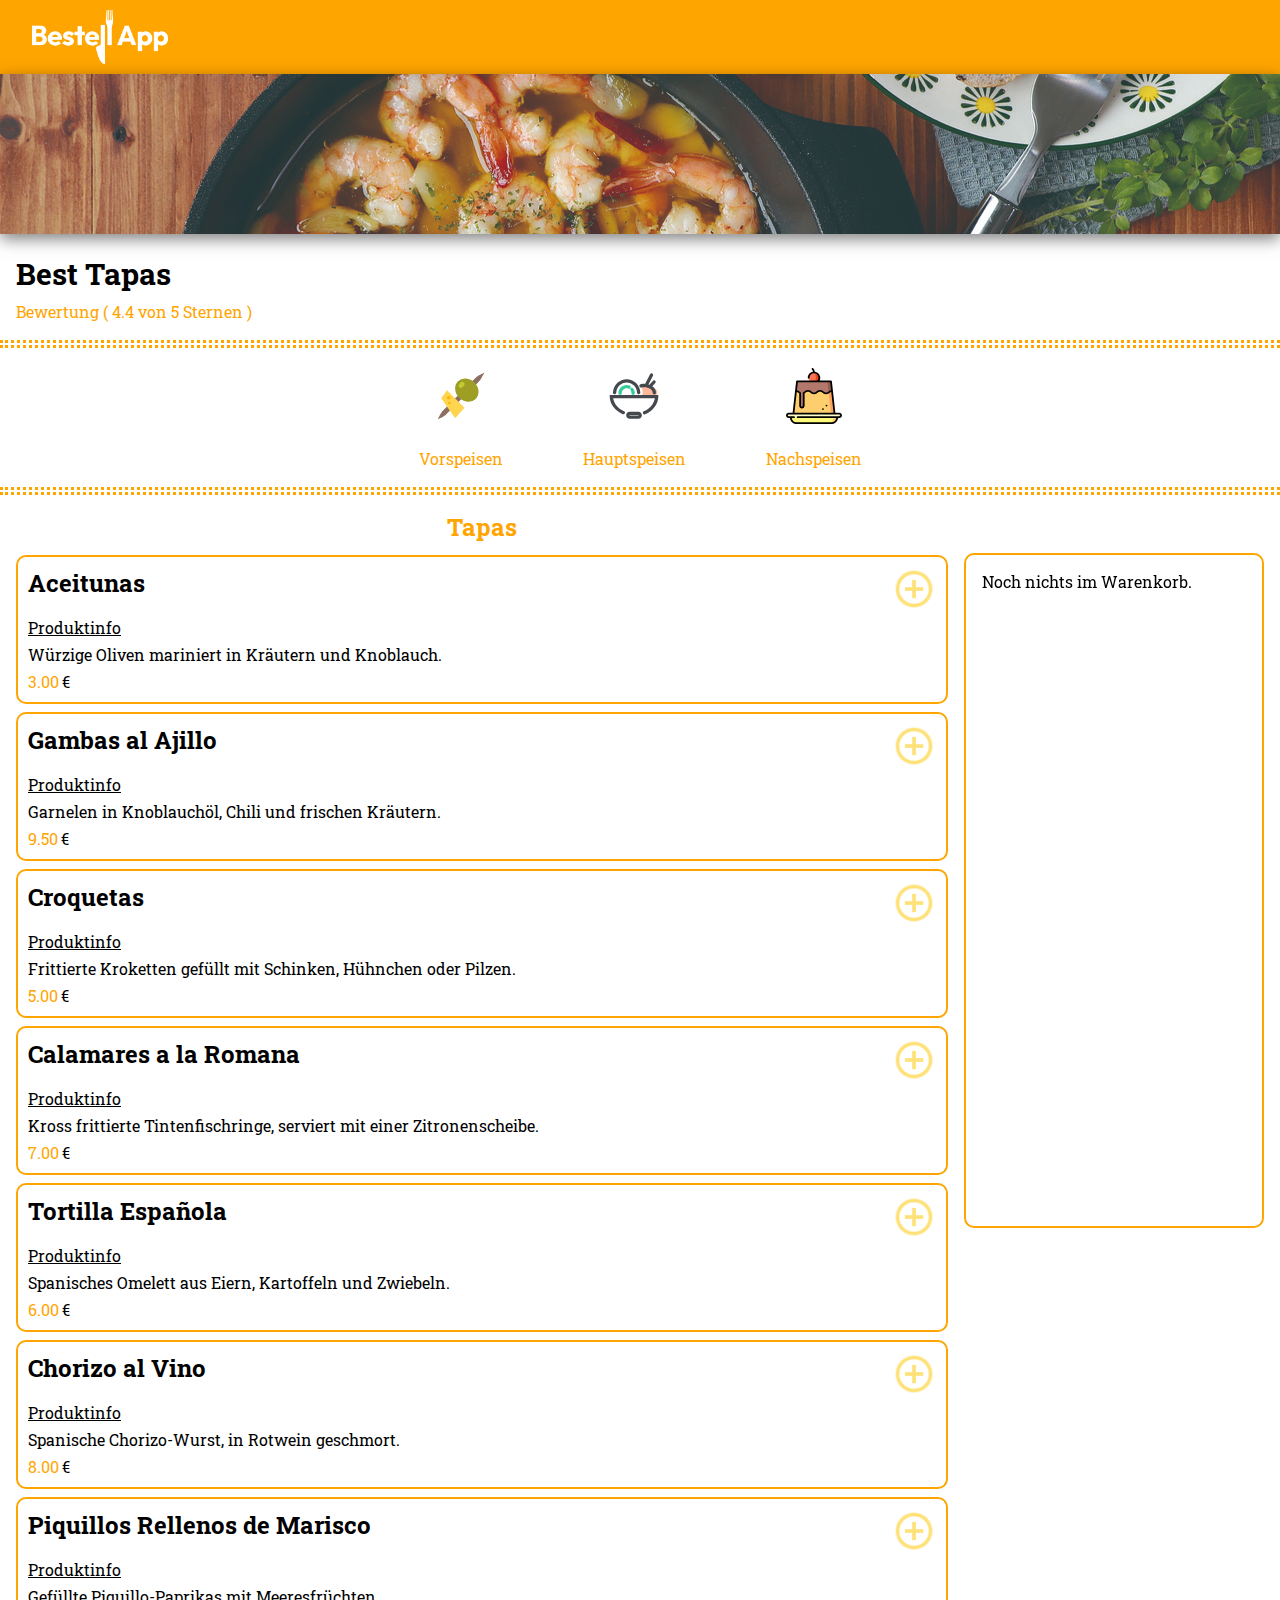
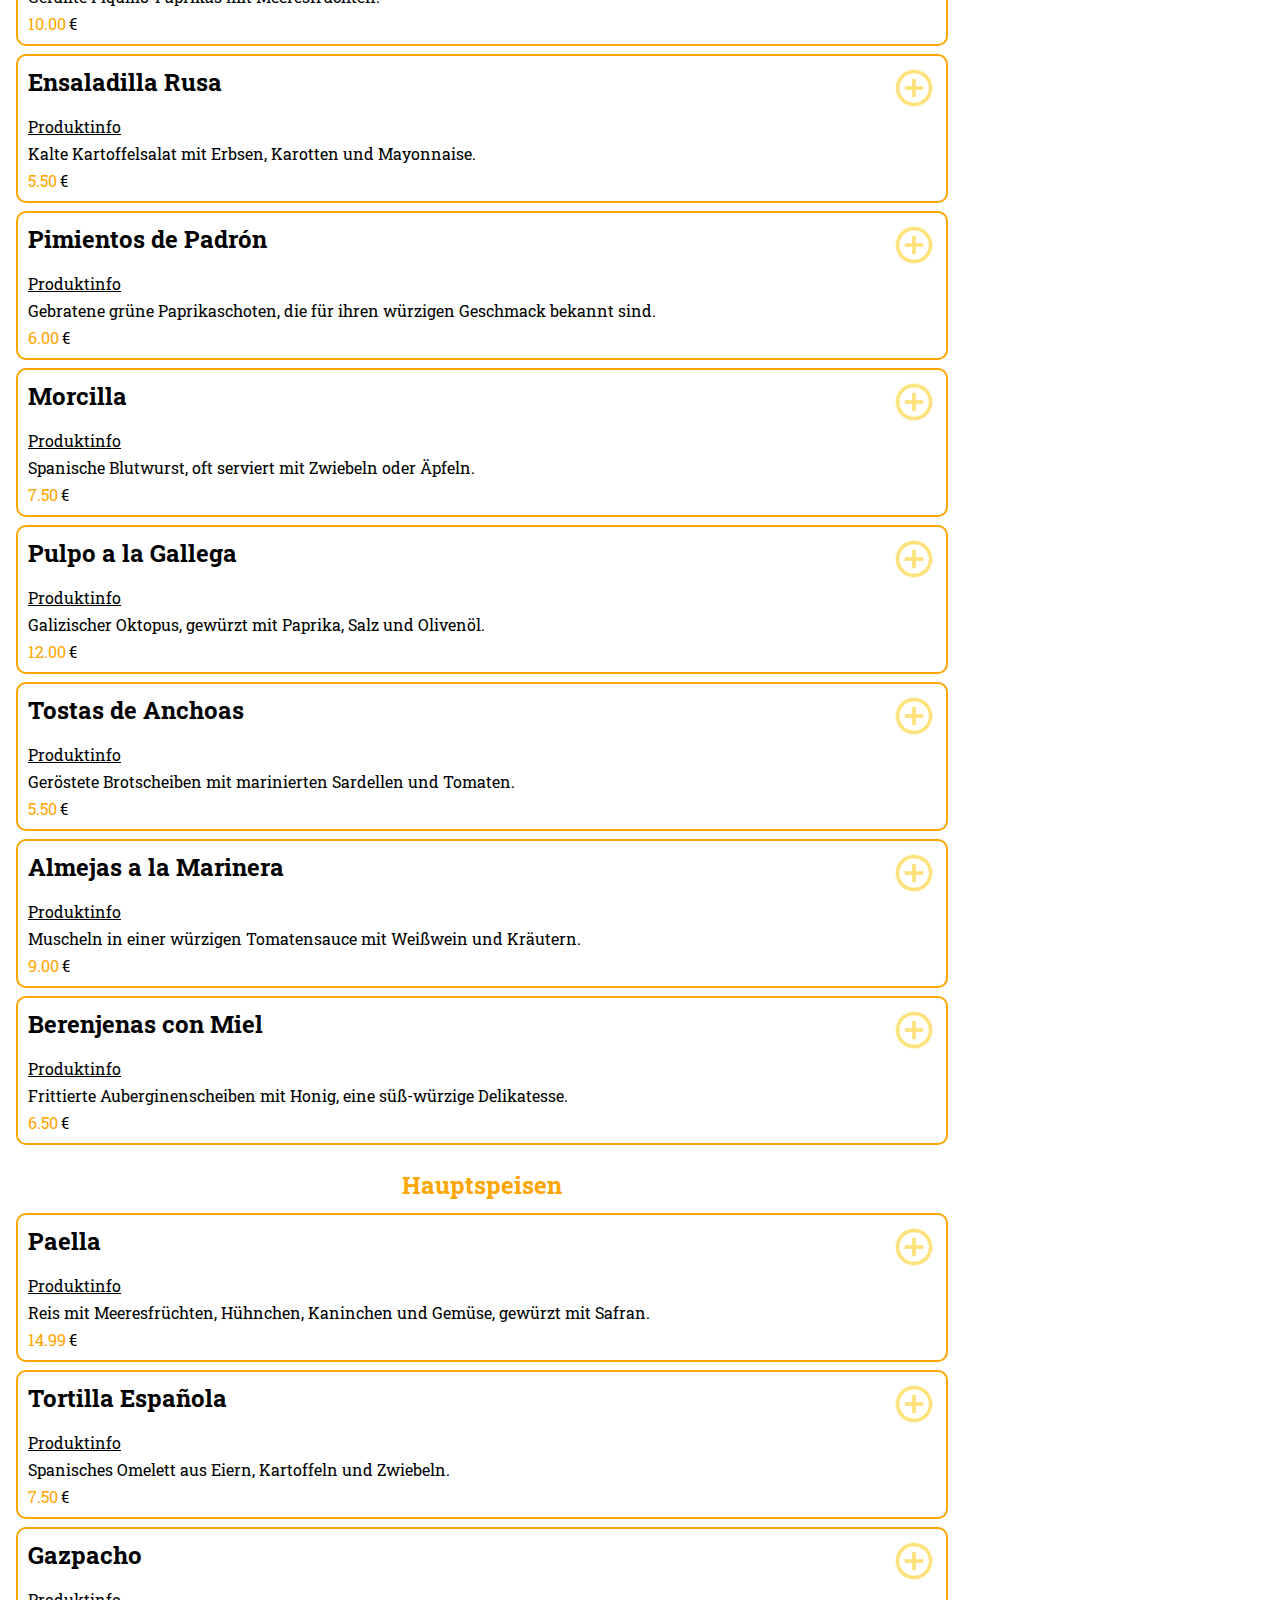
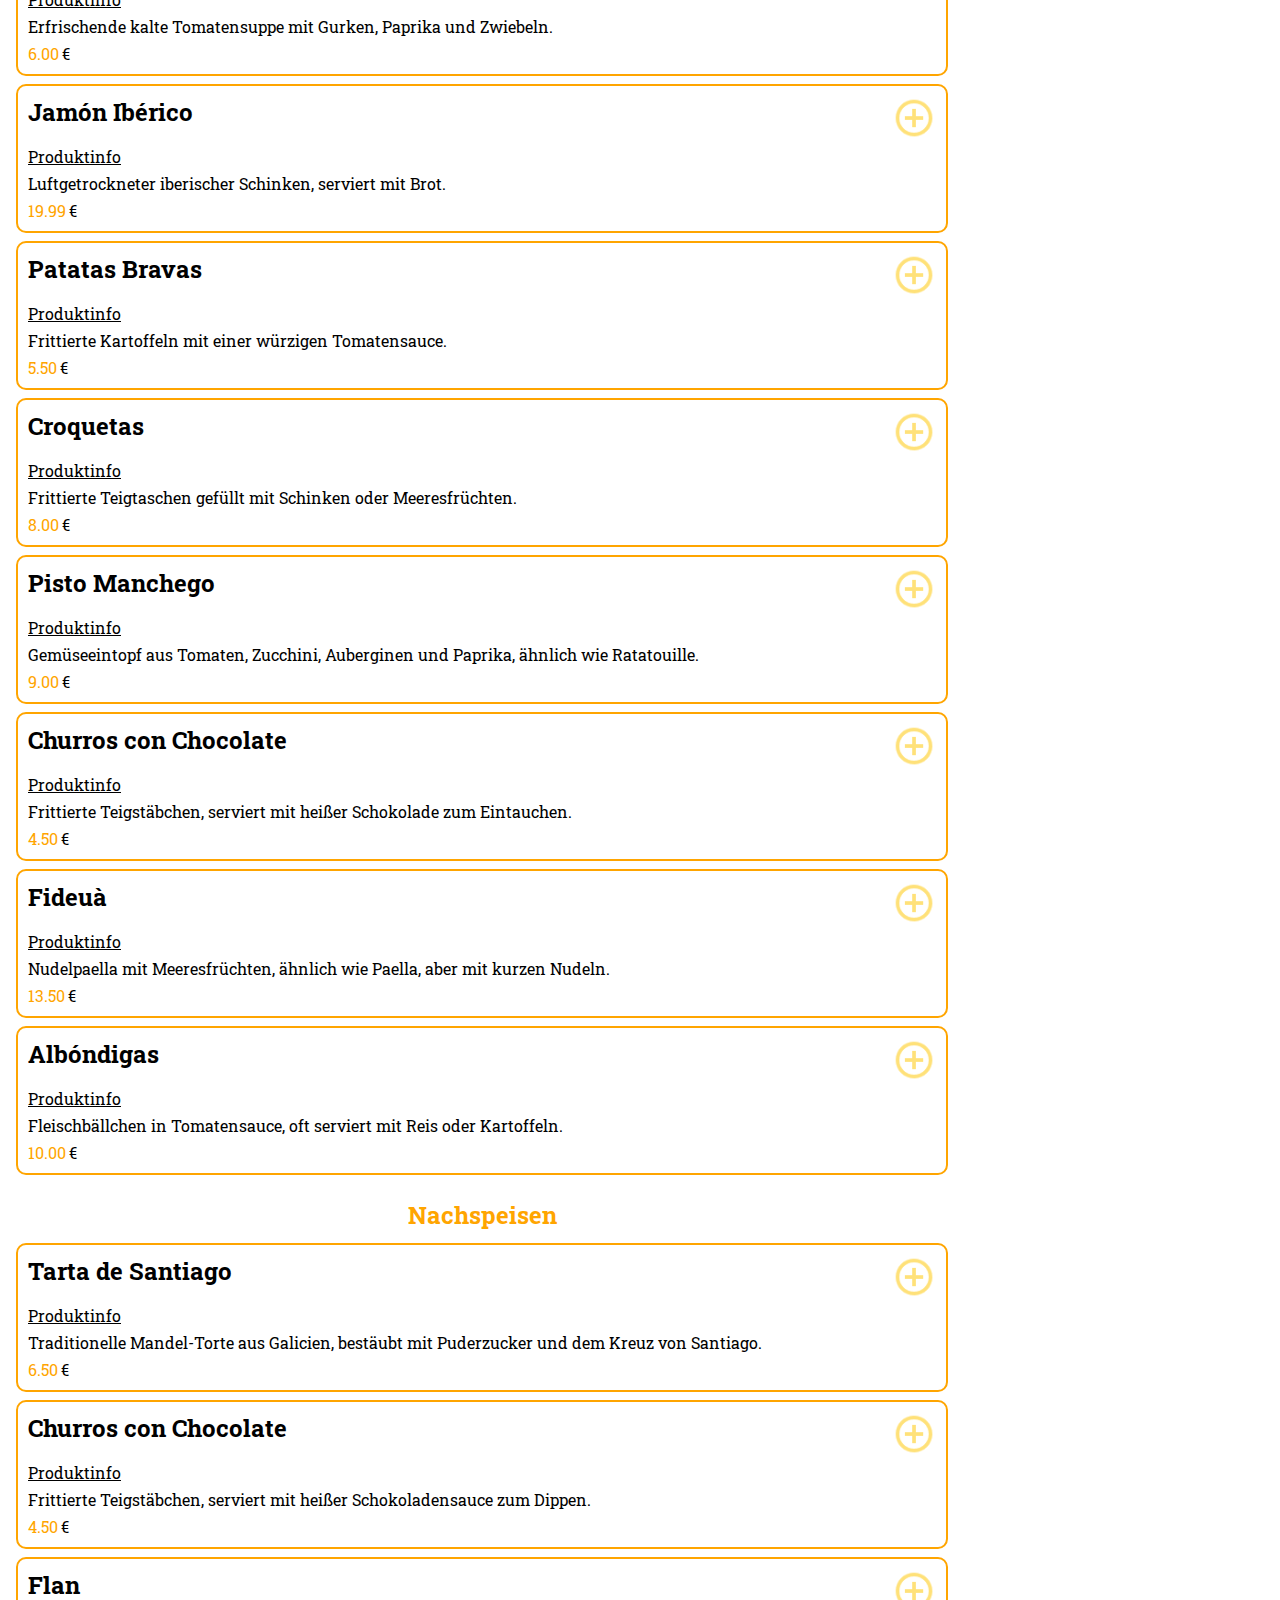
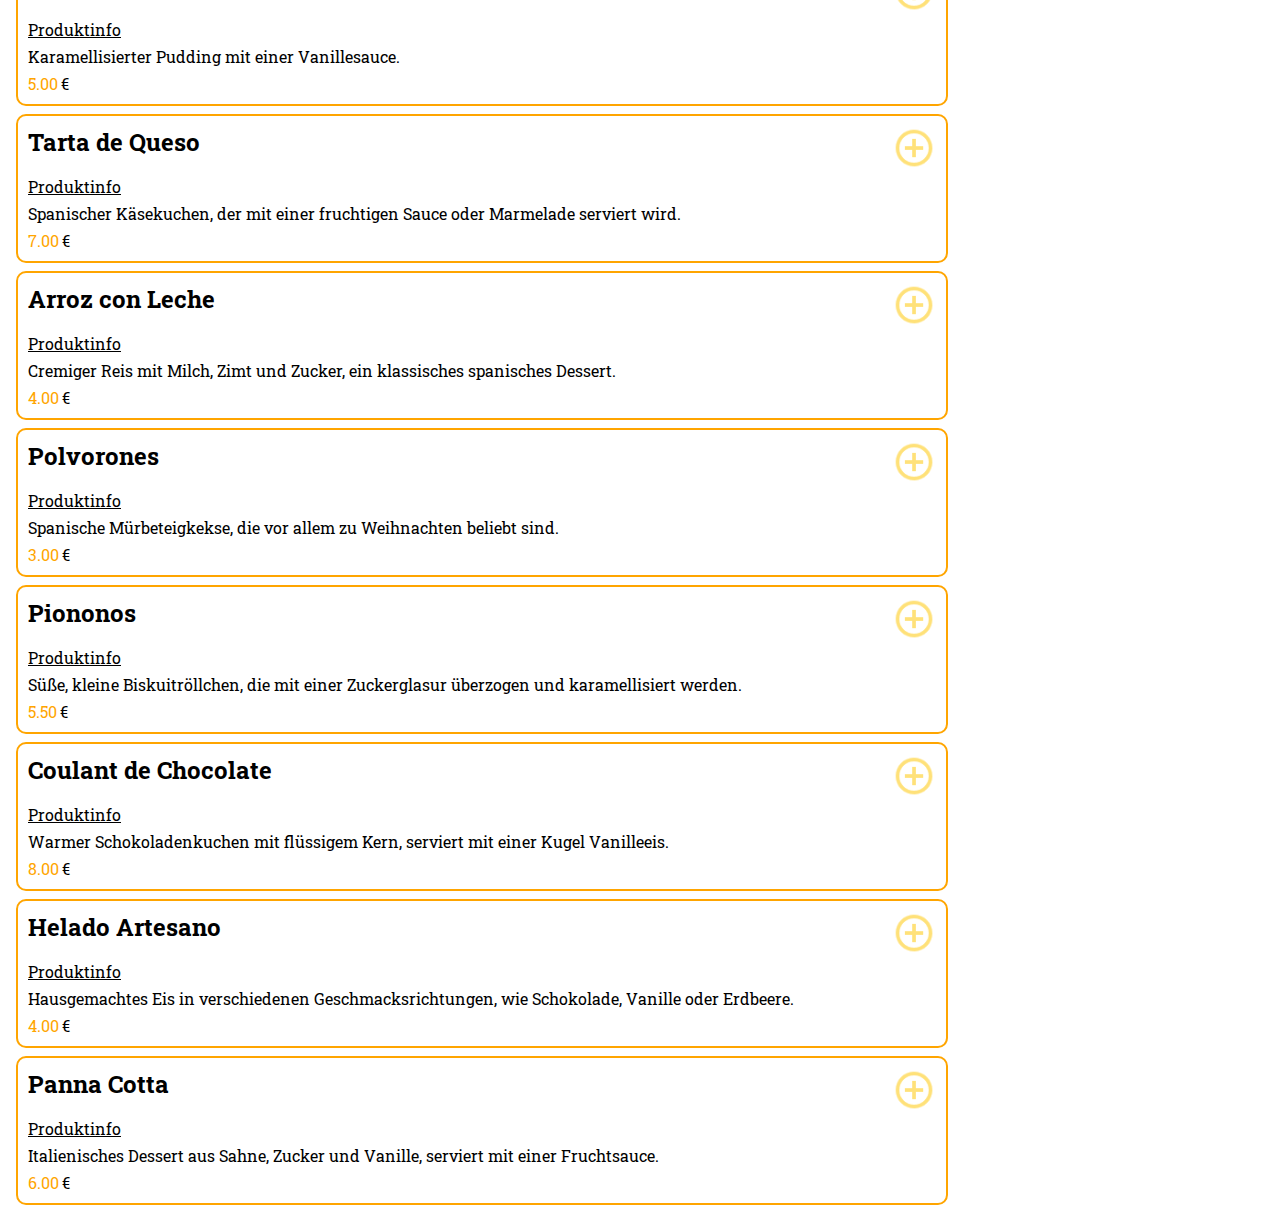
==== index.html @ 8df34f02 "first commit" ====
<!DOCTYPE html>
<html lang="de">
  <head>
    <meta charset="UTF-8" />
    <meta name="viewport" content="width=device-width, initial-scale=1.0" />
    <title>Bestell-App</title>

    <link rel="icon" href="./assets/Favicon/favicon-16x16.png" />
    <link rel="preconnect" href="https://fonts.googleapis.com" />
    <link rel="preconnect" href="https://fonts.gstatic.com" crossorigin />
    <link
      href="https://fonts.googleapis.com/css2?family=Raleway:ital,wght@0,100..900;1,100..900&family=Roboto+Slab:wght@100..900&display=swap"
      rel="stylesheet"
    />
    <link rel="stylesheet" href="./style.css" />
    <link rel="stylesheet" href="./styles/standard.css" />
    <link rel="stylesheet" href="./styles/basket.css" />
    <link rel="stylesheet" href="./styles/fonts.css" />
    <link rel="stylesheet" href="./styles/assets.css" />
  </head>
  <body onload="init()">
    <header>
      <img src="./assets/Logo/Logo.png" alt="Logo" />
    </header>

    <main>
      <section class="aot" id="aotSection"></section>
      <div class="dish-wrapper">
        <div class="food-content">
          <section class="dish-content" id="tapasSection"></section>
          <section class="dish-content" id="dishesSection"></section>
          <section class="dish-content" id="postreSection"></section>
        </div>
        <section class="basket-wrapper" id="basketSection"></section>
      </div>
      <!--<section class="toggleBasket">
        <a onclick="toggleBasket()" id="burger-button" class="burger_btn">
          <img
            class="basketOpen"
            src="./assets/Favicon/basket.png"
            alt="openBasket"
          />
          <img
            class="basketClose"
            src="./assets/Favicon/close_basket.png"
            alt="closeBasket"
          />
        </a> -->
    </main>
    <footer></footer>
  </body>
  <script src="./scripts/basket.js"></script>
  <script src="./scripts/db.js"></script>
  <script src="./scripts/template.js"></script>
  <script src="./scripts/renderScripts.js"></script>
</html>
---- style.css ----
.aot {
  display: flex;
  flex-direction: column;
  gap: 6;
}
hr {
  border: 3px dotted orange;
  border-style: none none dotted; 
  color: #fff; 
  background-color: #fff;
  padding-top: 2px;
}

a {
  text-decoration: none;
}

a:hover {
  transform: scale(1.05);
  transition: ease-in-out 0.2s;
}

.aotImgSection {
  display: flex;
  flex-direction: row;
  justify-content: center;
  text-align: center;
  gap: 80px;
  margin-top: 20px;
  margin-bottom: 16px;
}

.evaluationSection {
  padding-left: 16px;
  padding-bottom: 16px;
}

.dish-wrapper {
  display: flex;
  flex-direction: row;
  flex-grow: 1; 
  height: 100%;
}

.food-content {
  display: flex;
  flex-direction: column;
  width: 300px;
  flex-grow: 1;
  overflow-y: auto;
  /*background: url("./assets/img/woodBackground2.jpg")repeat center;
  background-size: contain;*/
}

.dish-content {
  margin: 16px 16px 0 16px;
}

#dishes {
  padding: 16px;
  overflow-y: auto;
}

.dishCard {
  display: flex;
  flex-direction: column;
  gap: 6px;
  padding: 10px;
  border: 2px solid orange;
  border-radius: 10px;
  margin-bottom: 8px;
}

.dishCard:hover {
  transform: scale(1.01);
  transition: ease-in-out 0.2s;
  box-shadow: inset;
}

h2 {
  display: flex;
  justify-content: space-between;
}

.d_none {
  display: none;
}

.overlay {
  position: fixed;
  justify-content: center;
  align-items: center;
  left: 0;
  top: 0;
  width: 40%;
  height: 40%;
  background-color: rgba(0, 0, 0, 0.7); 
  color: white;
  font-size: 16px;
  z-index: 9999;
}

.overlay-content {
  background-color: #fff;
  color: black;
  padding: 20px;
  border-radius: 10px;
  width: 80%;
  max-width: 500px;
  text-align: center;
}

.close {
  position: absolute;
  top: 10px;
  right: 10px;
  color: white;
  background: none;
  border: none;
  font-size: 1.5em;
  cursor: pointer;
}

.close:hover {
  color: #ff6347;
}
---- styles/standard.css ----
* {
  margin: 0;
  padding: 0;
  box-sizing: border-box;
  scroll-behavior: smooth;
}

body {
  font-family: "Roboto Slab", serif;
  display: flex;
  flex-direction: column;
  
}

header {
  display: flex;
  justify-content: space-between;
  align-items: center;
  background-color: orange;
  padding-right: 32px;
  padding-left: 32px;
  box-shadow: 0 4px 8px rgba(0, 0, 0, 0.1);
  overflow-y: auto;
}
---- styles/basket.css ----
.basket-wrapper {
  display: flex;
  flex-direction: column;
  width: 300px;
  max-height: 75dvh;
  overflow-y: auto;
  position: sticky;
  top: 6px;
  padding: 16px;
  margin-top: 58px;
  margin-right: 16px;
  border: 2px solid orange;
  border-radius: 10px;
}

.basket-wrapper:hover {
  transform: scale(1.01);
  transition: ease-in-out 0.2s;
}

.basket-wrapper::-webkit-scrollbar {
  width: 6px;
}

.basket-wrapper::-webkit-scrollbar-thumb {
  background-color: #ffa047b9;
  border-radius: 10px;
}

.basket-wrapper::-webkit-scrollbar-track {
  background-color: #f1f1f1;
  border-radius: 10px;
}
.basket-wrapper::-webkit-scrollbar-thumb:hover {
  background-color: #fd6f3cc4;
}

.basketItem {
  width: 100%;
  padding: 8px 0;
  display: flex;
  flex-direction: column;
  gap: 6px;
  justify-content: space-between;
  background-color: white;
}

.basketItem button {
  background-color: rgba(255, 166, 0, 0.74);
  border: none;
  border-radius: 5px;
  padding: 5px 10px;
  filter: sepia(1) saturate(5) hue-rotate(-35deg);
  transition: ease-in-out 0.2s;
}

.basketItem button:hover {
  background-color: rgba(255, 166, 0, 0.932);
  transform: scale(1.2);
  filter: sepia(1) saturate(10) hue-rotate(-40deg);
}

.totalPrice {
  background-color: white;
}

.amounts,
.priceDelete {
  display: flex;
  justify-content: space-between;
  width: 40%;
  align-items: center;
}

.deleteImg {
  width: 30px;
  aspect-ratio: 1;
  filter: sepia(1) saturate(5) hue-rotate(-35deg);
  transition: ease-in-out 0.3s;
}

.deleteImg:hover {
  transform: scale(1.2);
  filter: sepia(1) saturate(10) hue-rotate(-40deg);
}
---- styles/fonts.css ----
.aot h1 {
    font-size: 30px;
    font-weight: bold;
    padding-bottom: 8px;
}

.aot p {
    color: orange;
}


.dishCard p {
    font-weight: 400;
}

h2 img {
    width: 44px;
    aspect-ratio: 1;
    object-fit: contain;
    filter: sepia(1) saturate(5) hue-rotate(-35deg);
    transition: filter 0.3s ease-in-out;
  }

  
h2 img:hover {
    transform: scale(1.2);
    filter: sepia(1) saturate(10) hue-rotate(-40deg);
  }

.dishCard ins {
    font-size: 16px;
    cursor: pointer;
}

.subtitle {
    justify-content: center;
    color: orange;
    padding-bottom: 12px;
}


.basketItem h2 {
    font-size: 20px;
  }

.price {
    color: orange;
}

.price span {
    color: black;
    padding-left: 3px;
}
---- styles/assets.css ----
header img {
    width: 136px;
    padding: 10px 0;
    object-fit: cover;
}

.aot img {
    height: 160px;
    width: 100%;
    object-fit: cover;
    margin-bottom: 20px;
    box-shadow: 0 5px 15px rgba(0, 0, 0, 0.5); /* Dunkler Schatten */
   

}

.aot-images {
    width: 56px !important;
    height: 56px !important; 
    object-fit: contain !important;
    box-shadow: none !important;
}

.aot-images:hover {
    transform: scale(1.05);
    transition: ease-in-out 0.2s;
}
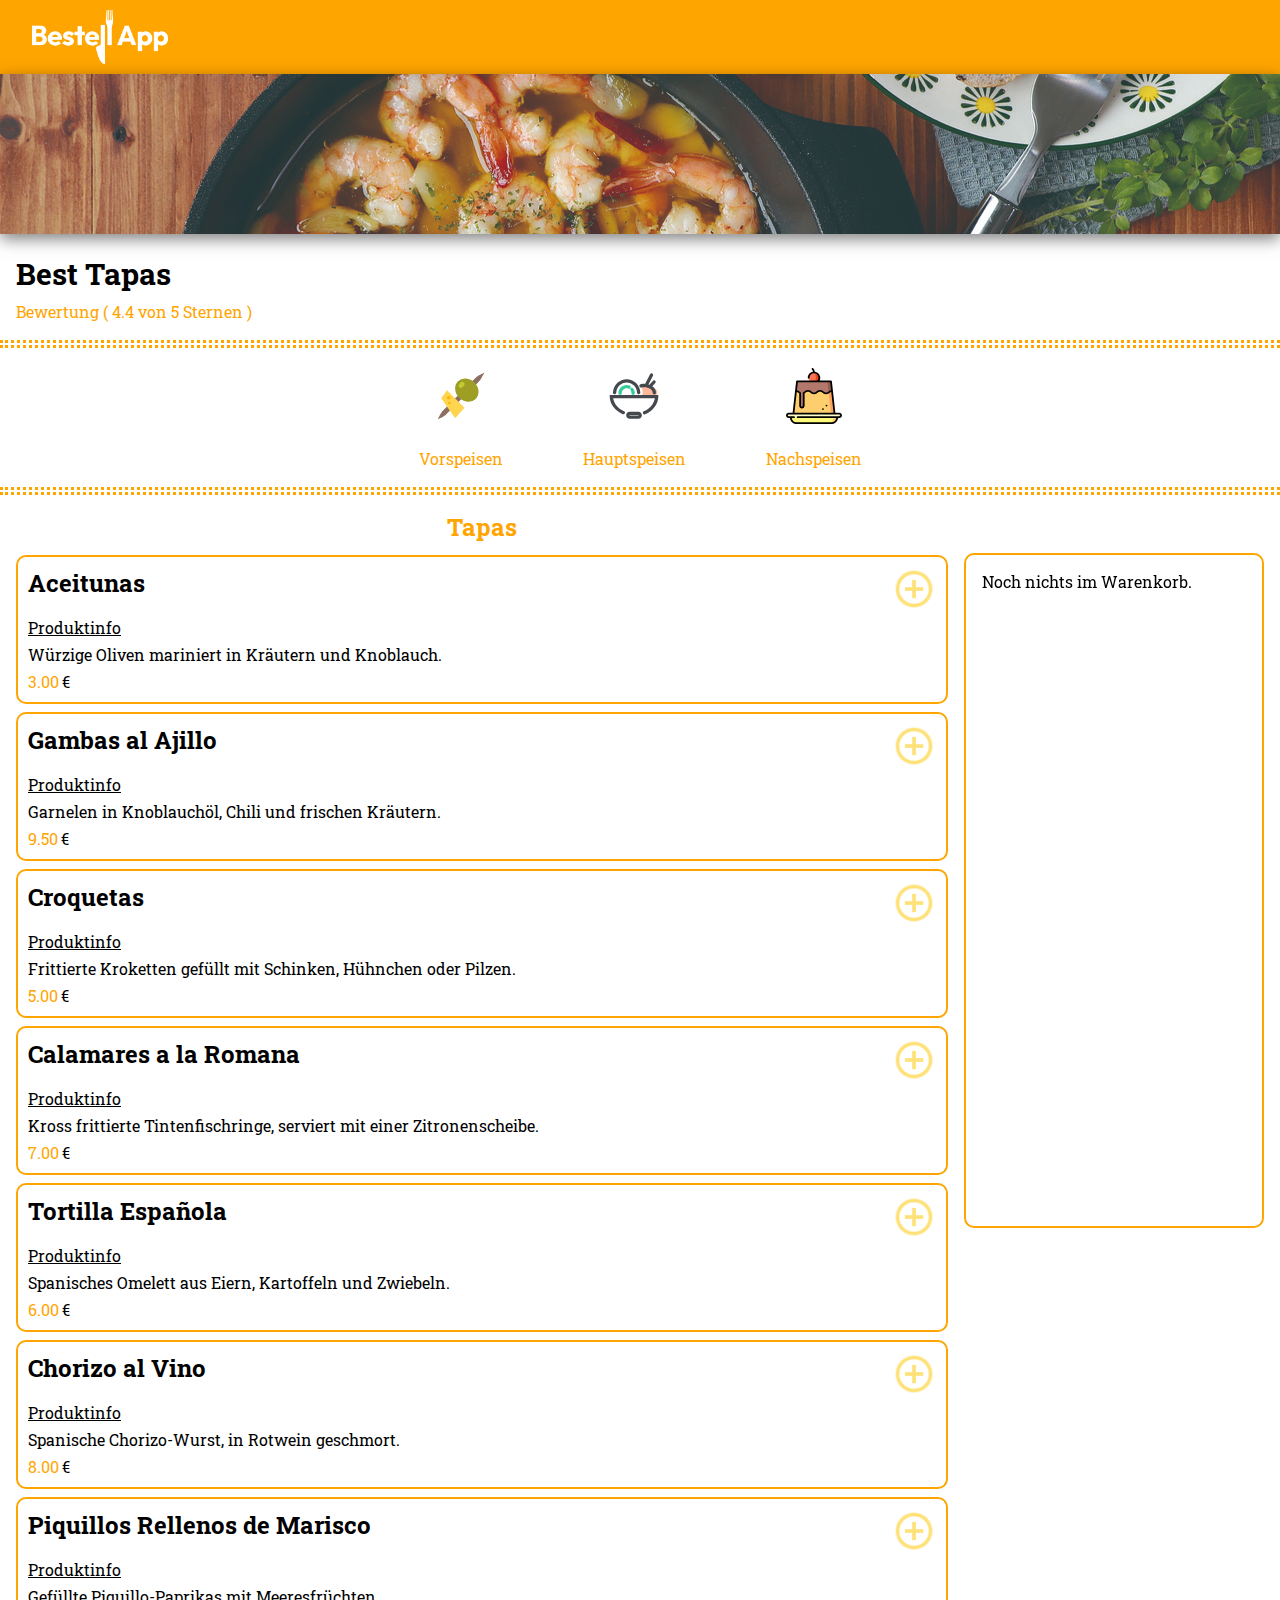
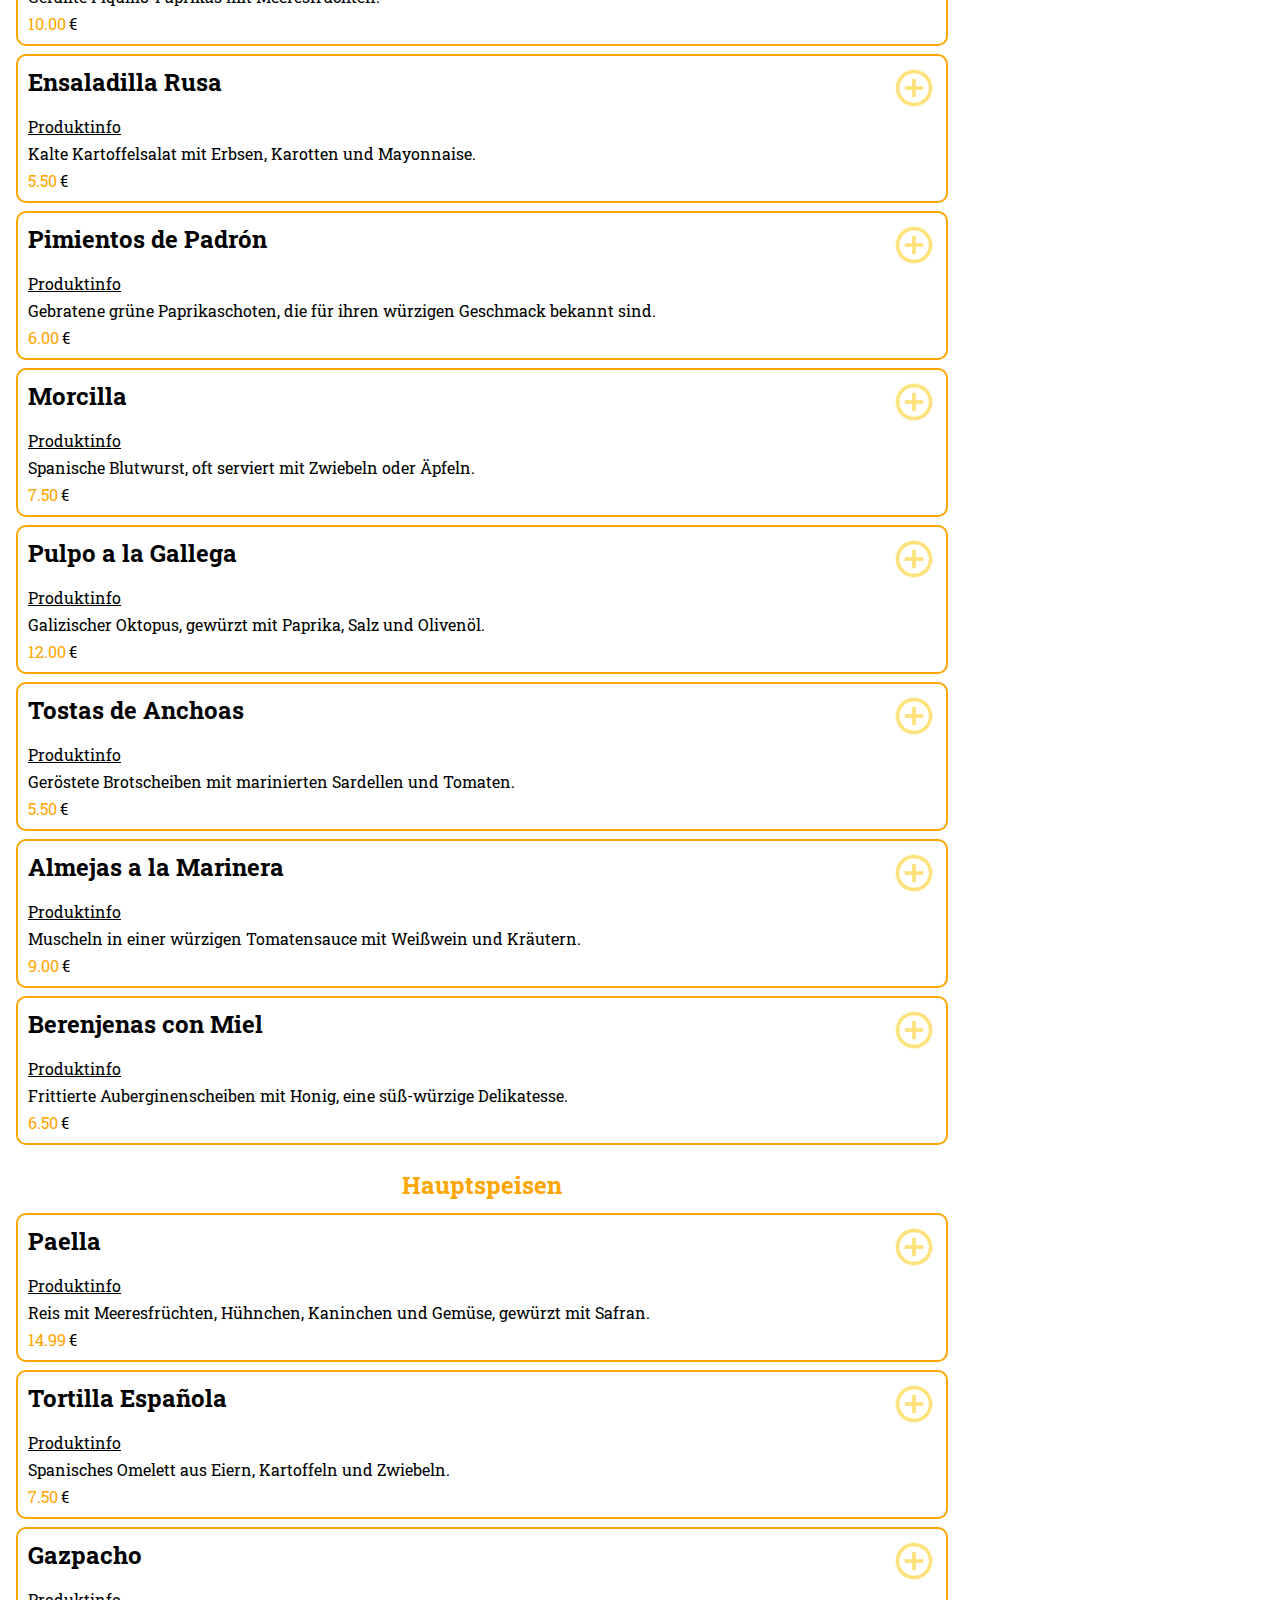
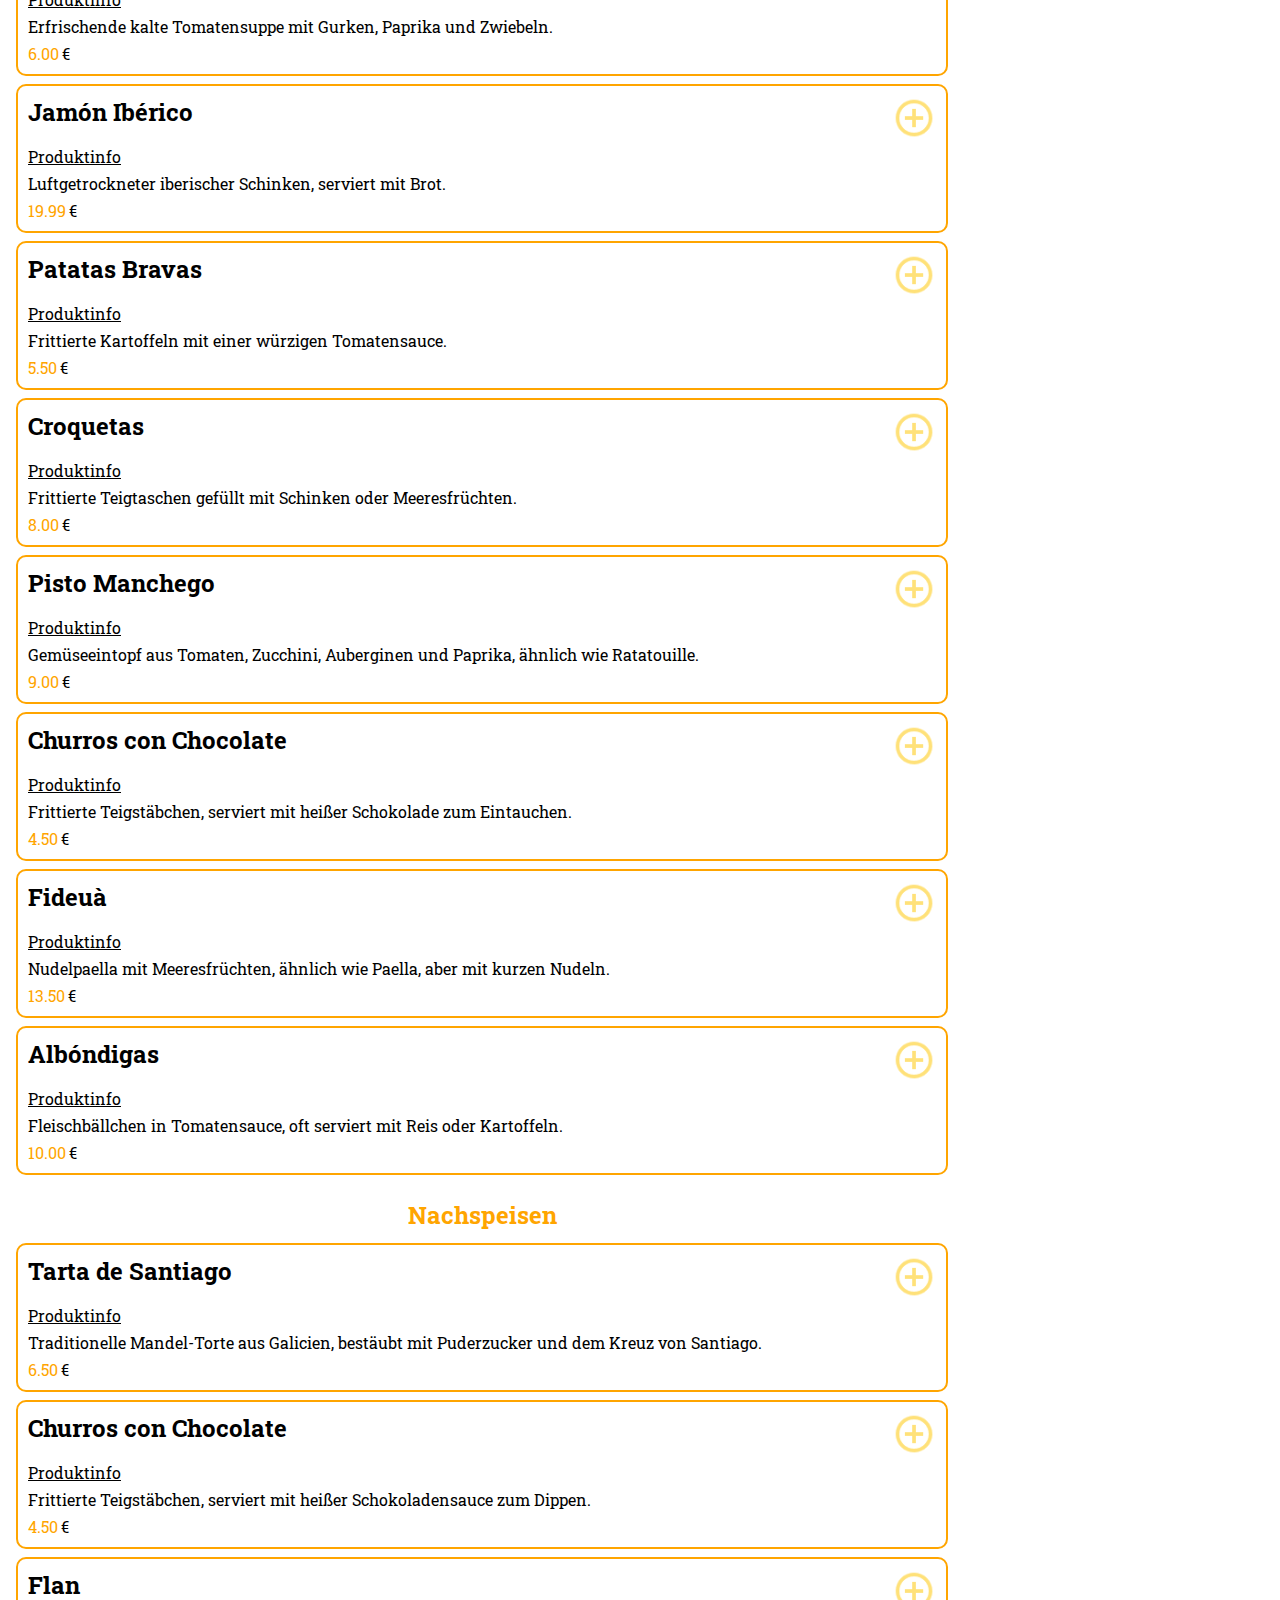
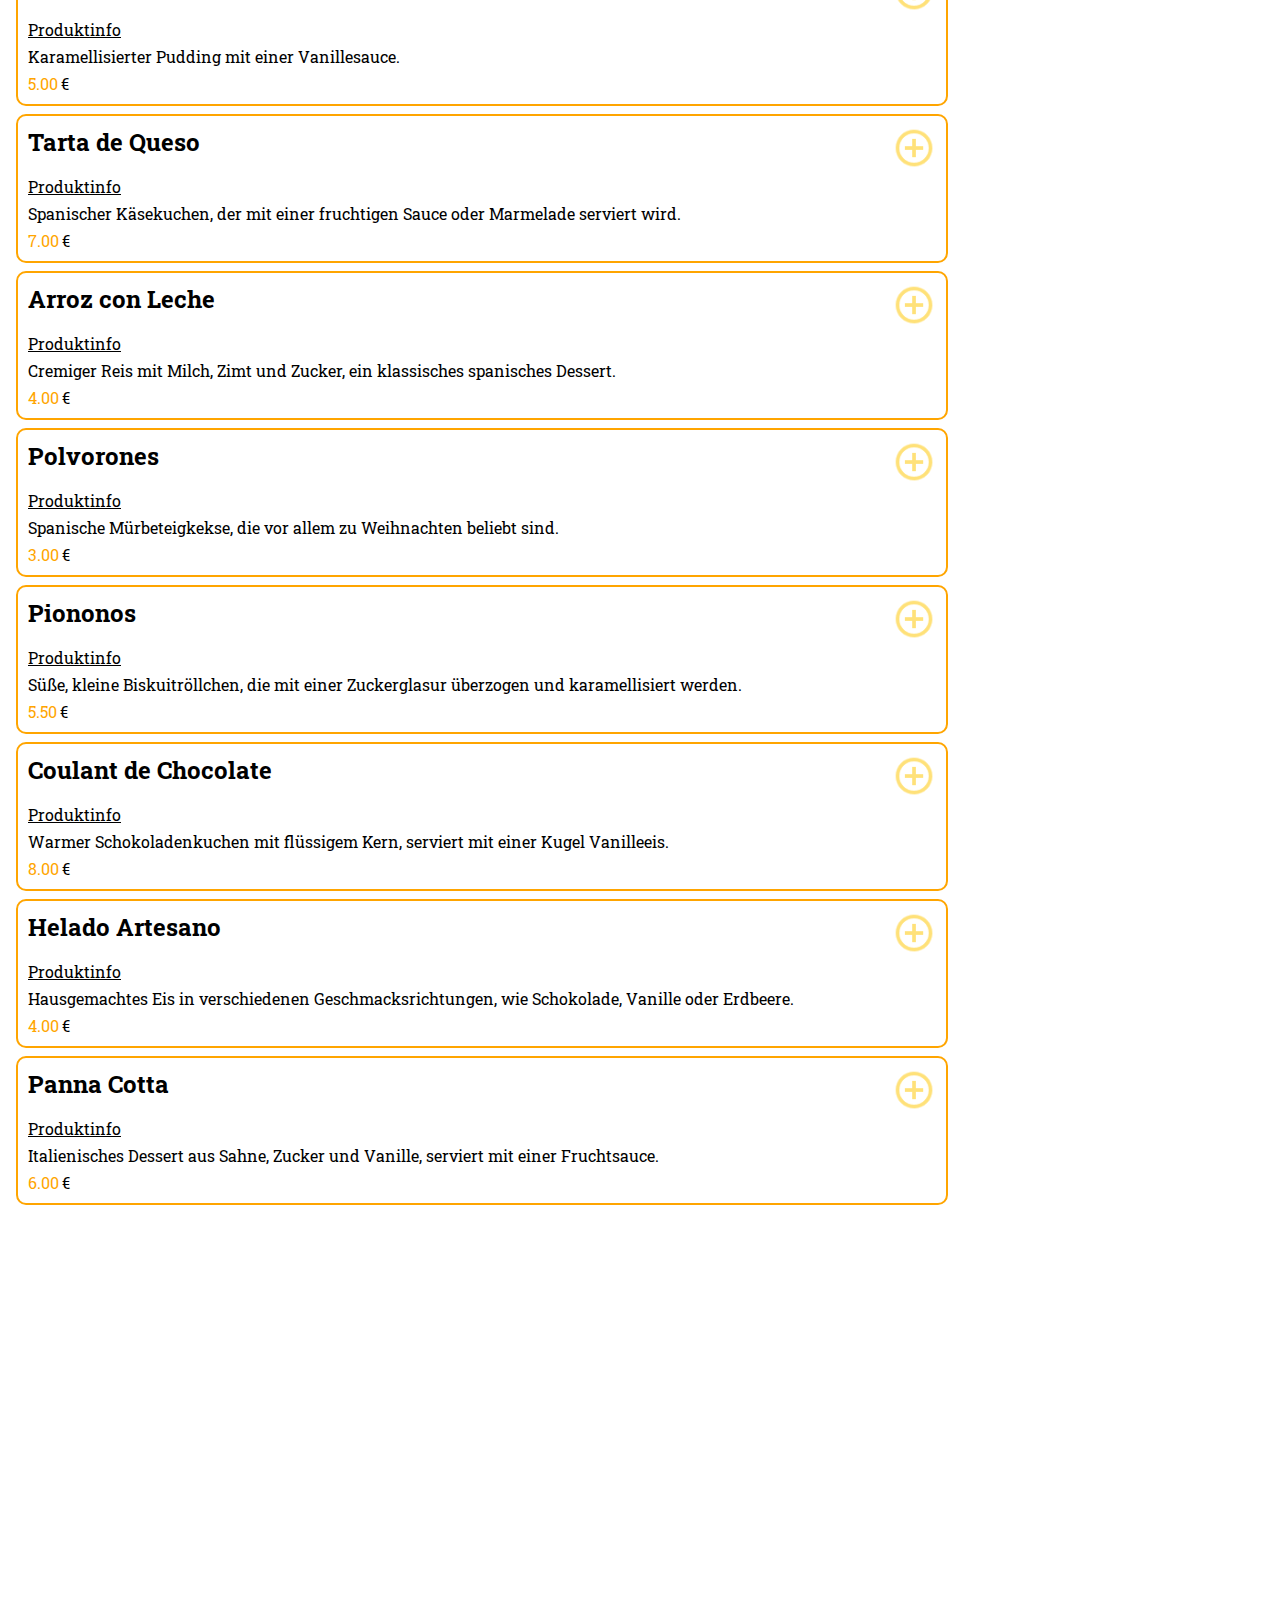
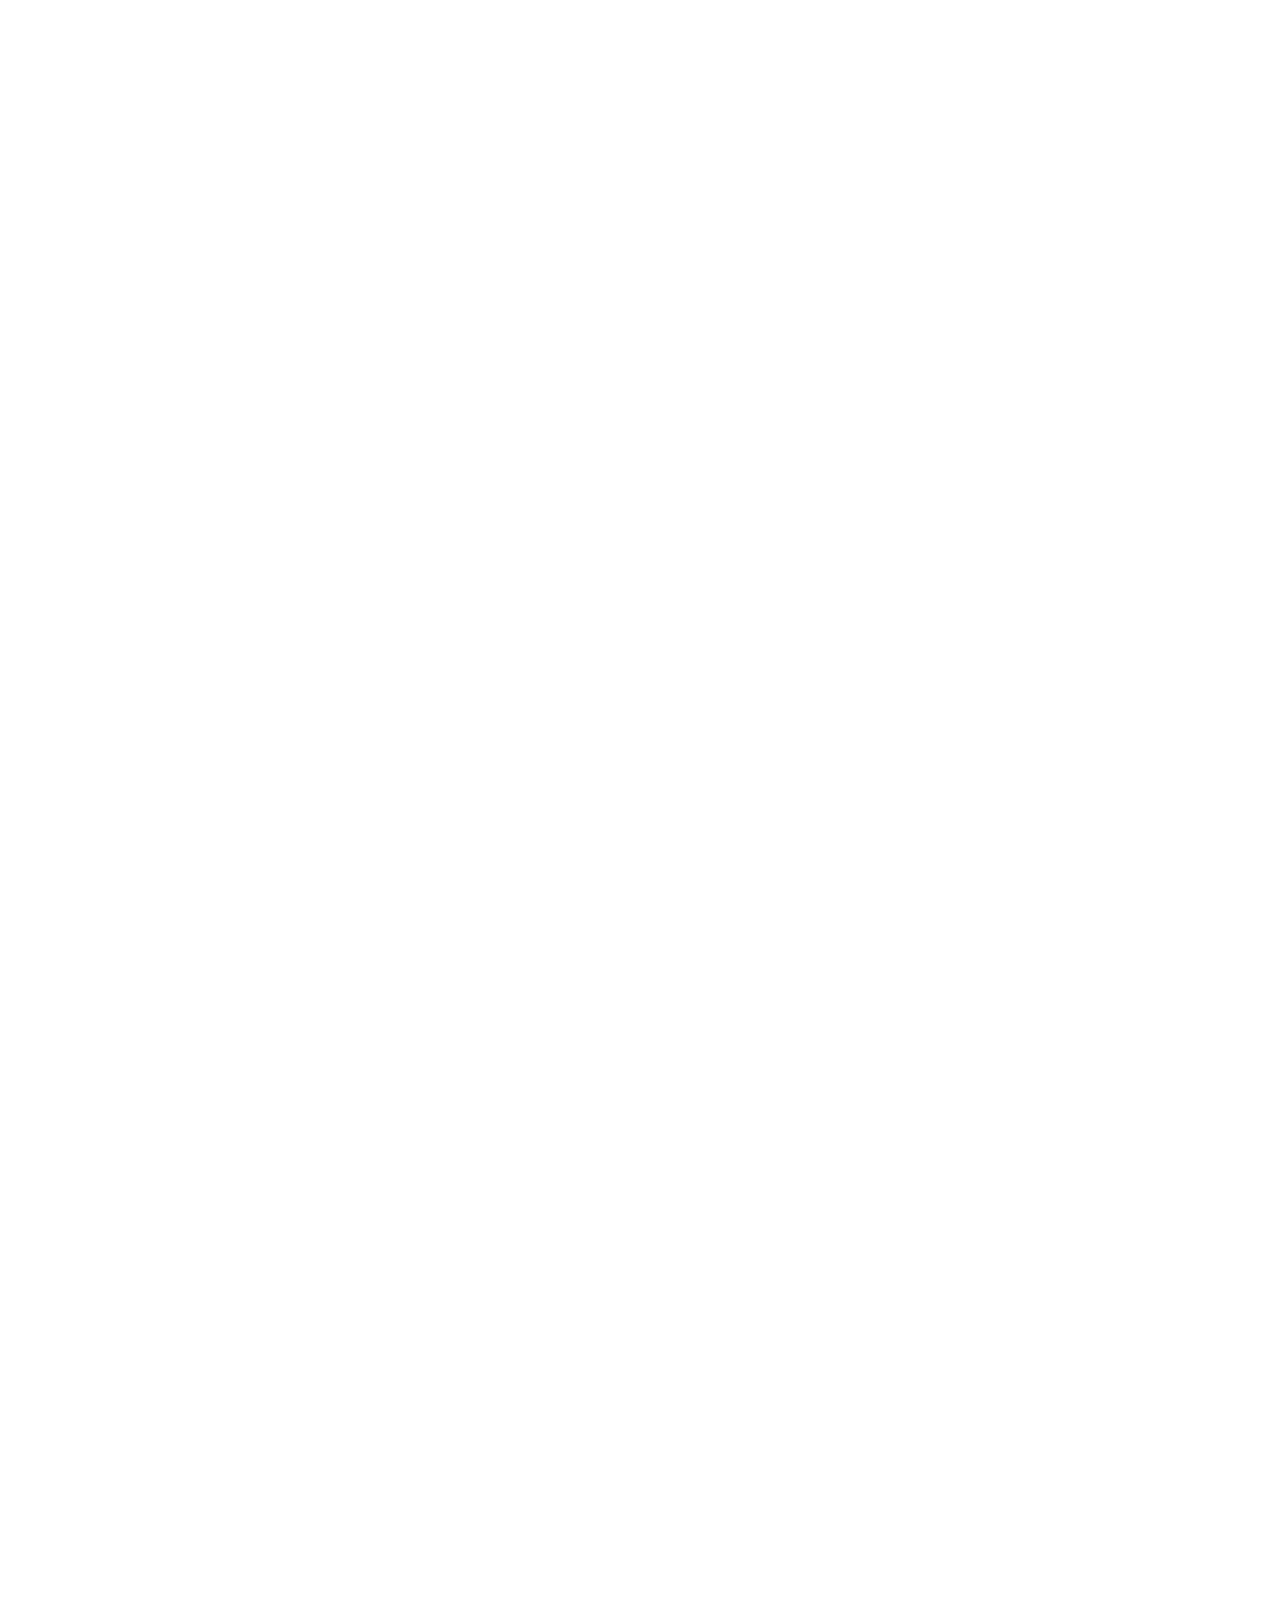
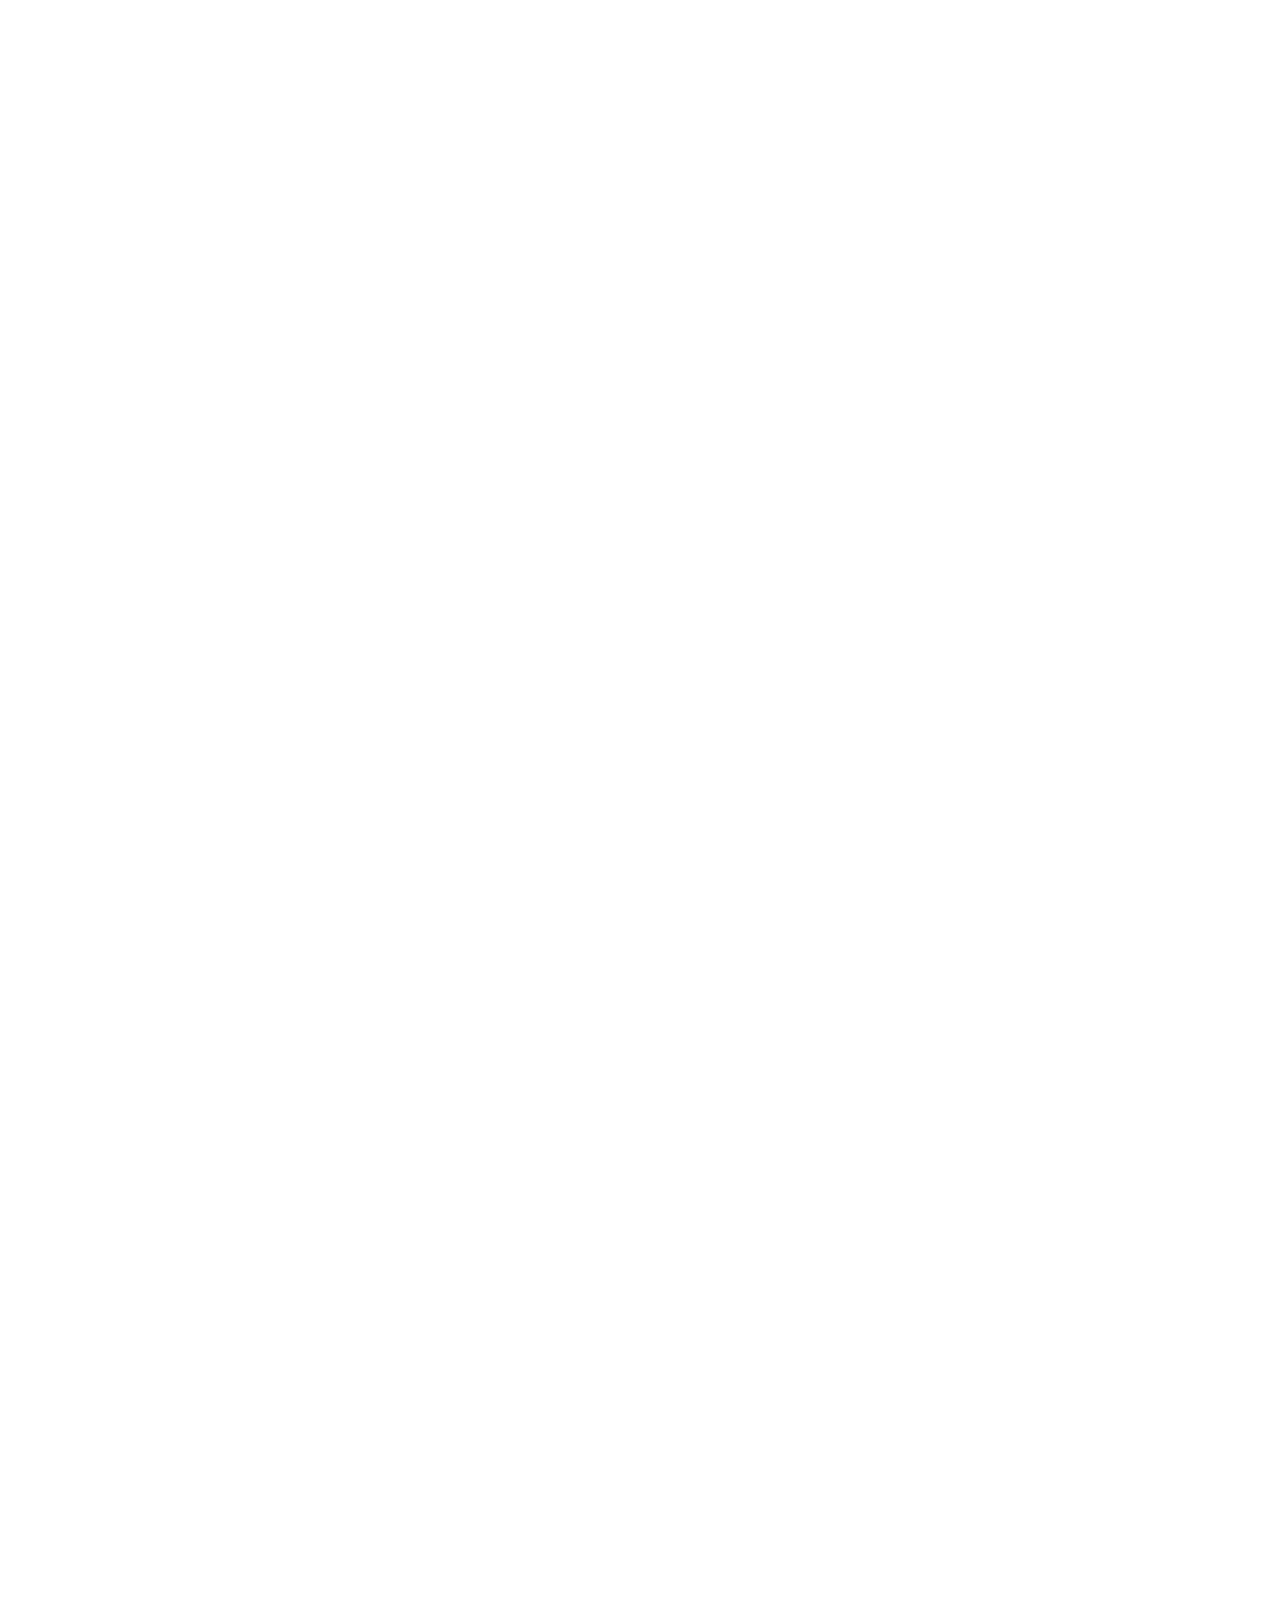
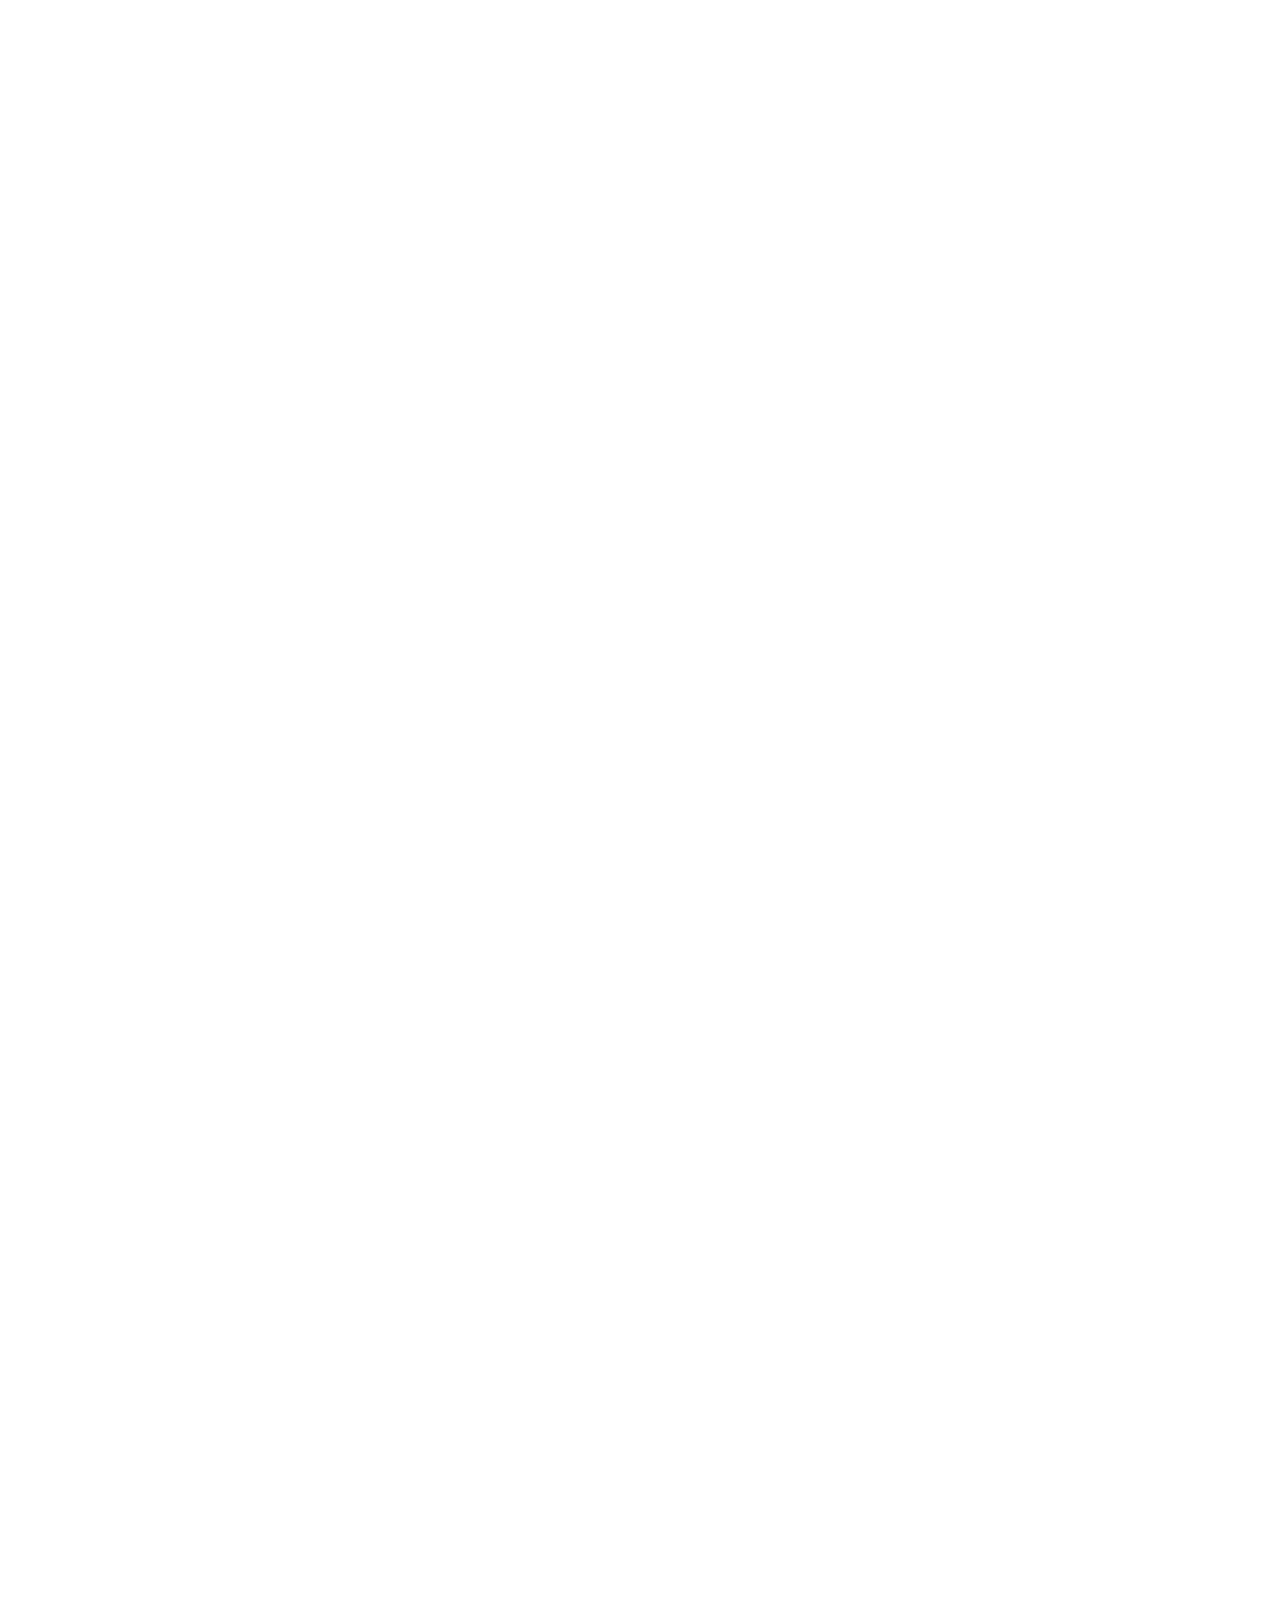
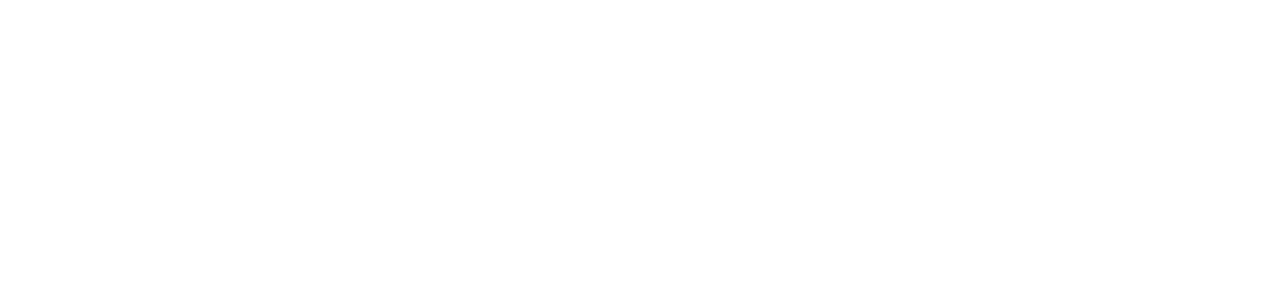
==== commit 698f0552: "footer logo" ====
--- a/index.html
+++ b/index.html
@@ -47,7 +47,9 @@
           />
         </a> -->
     </main>
-    <footer></footer>
+    <footer>
+      <img src="./assets/Logo/Logo.png" alt="Logo" />
+    </footer>
   </body>
   <script src="./scripts/basket.js"></script>
   <script src="./scripts/db.js"></script>
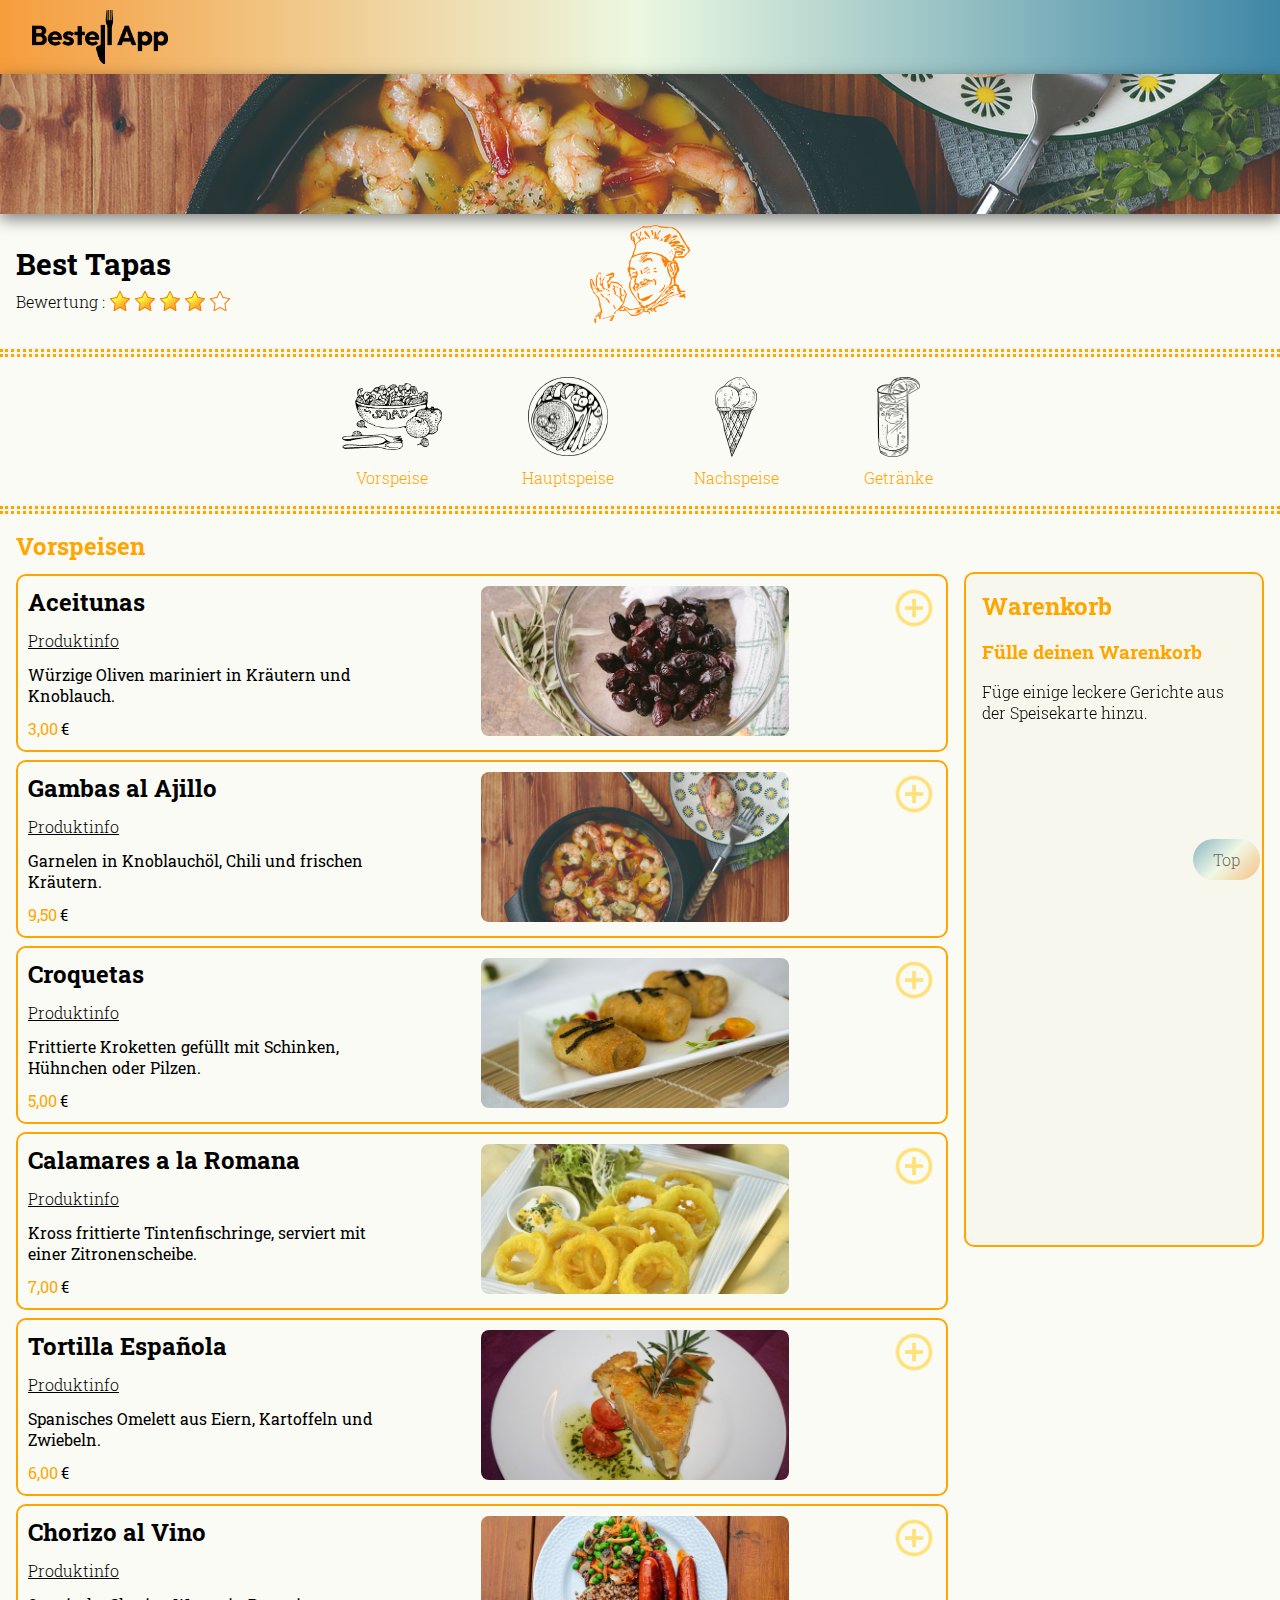
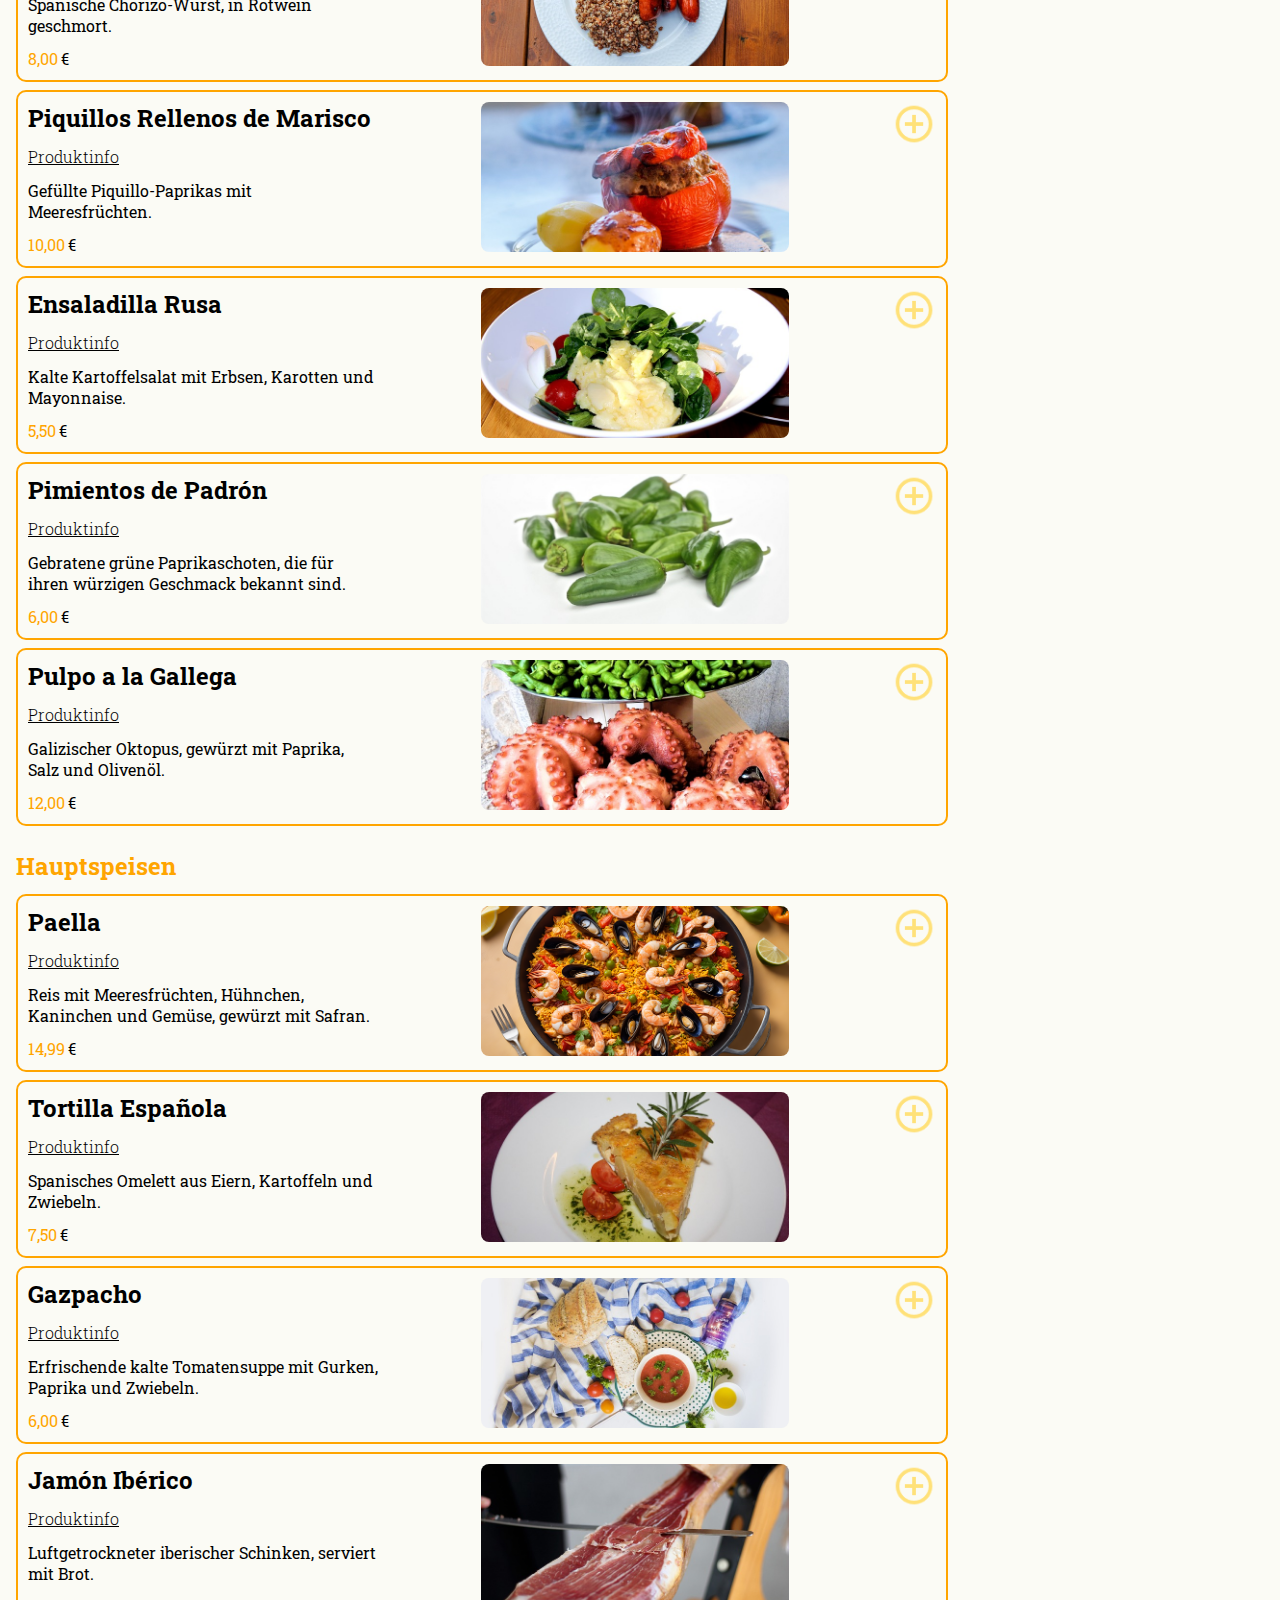
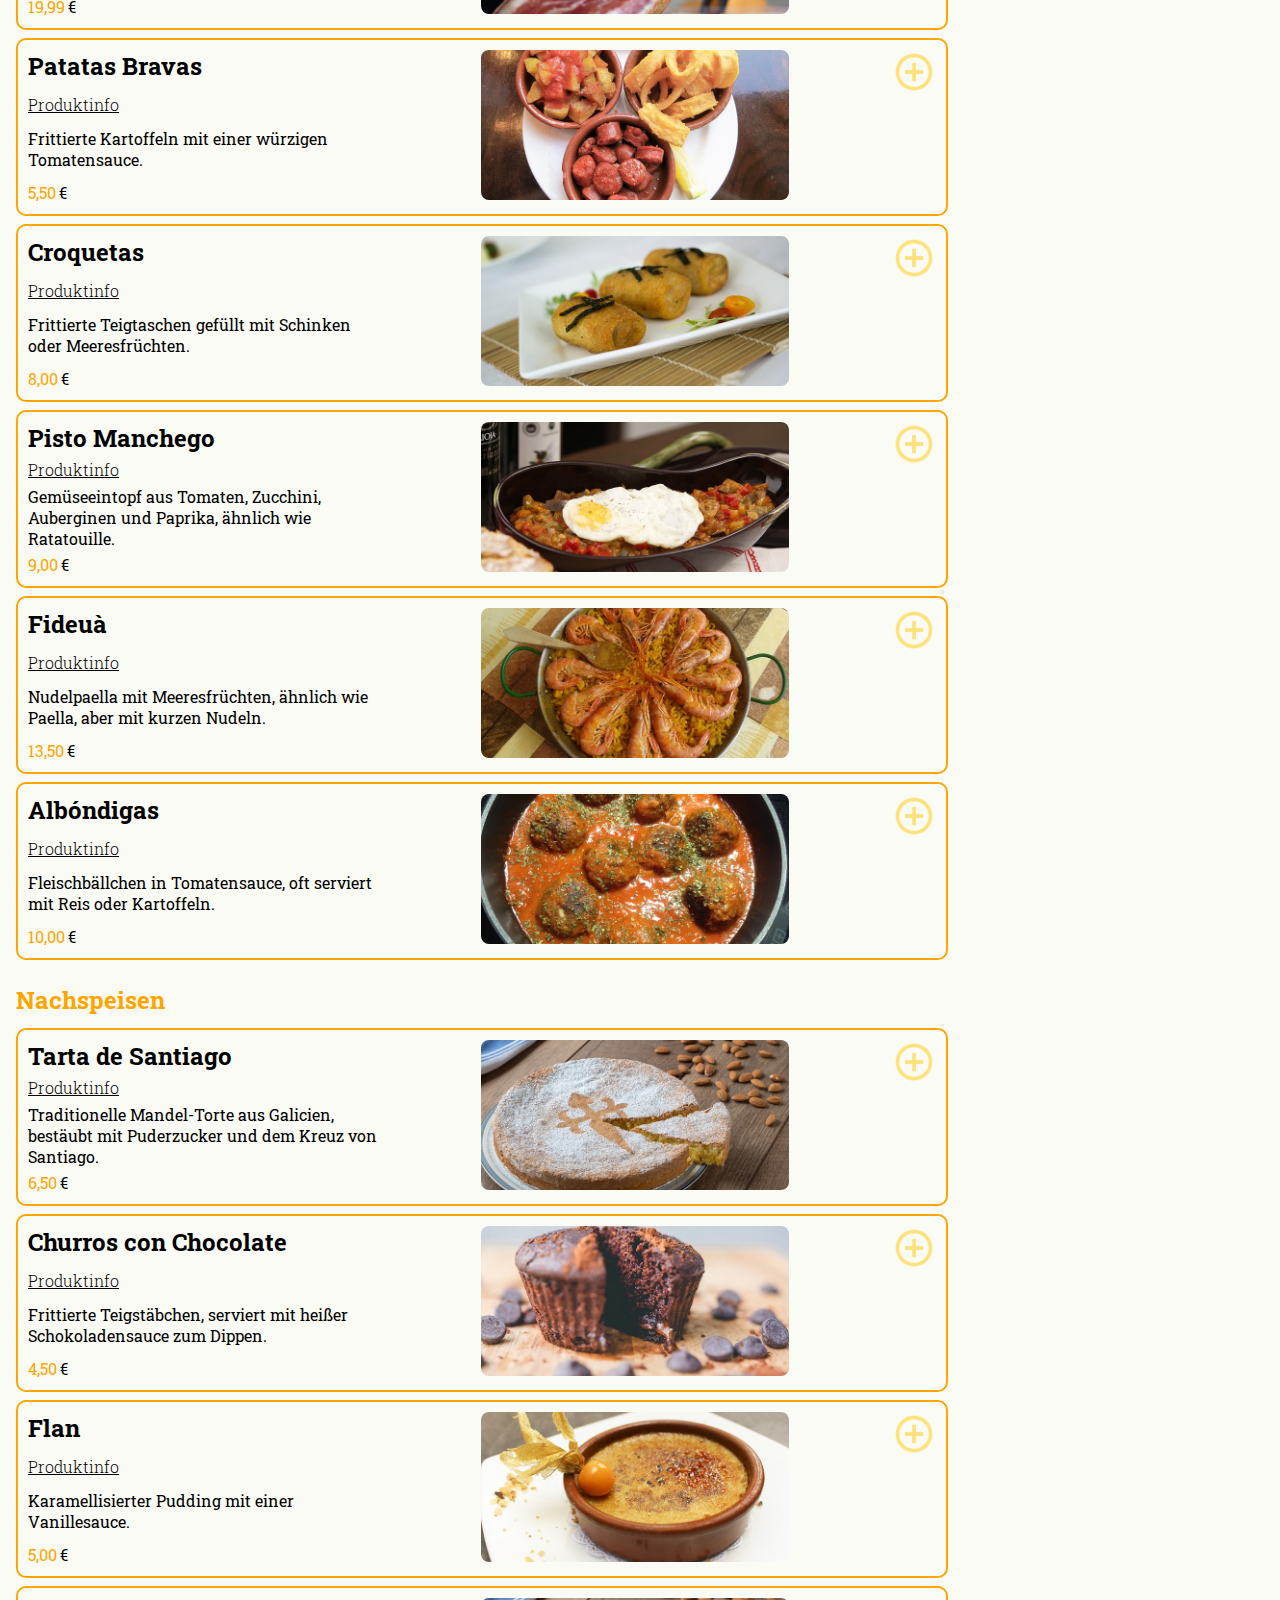
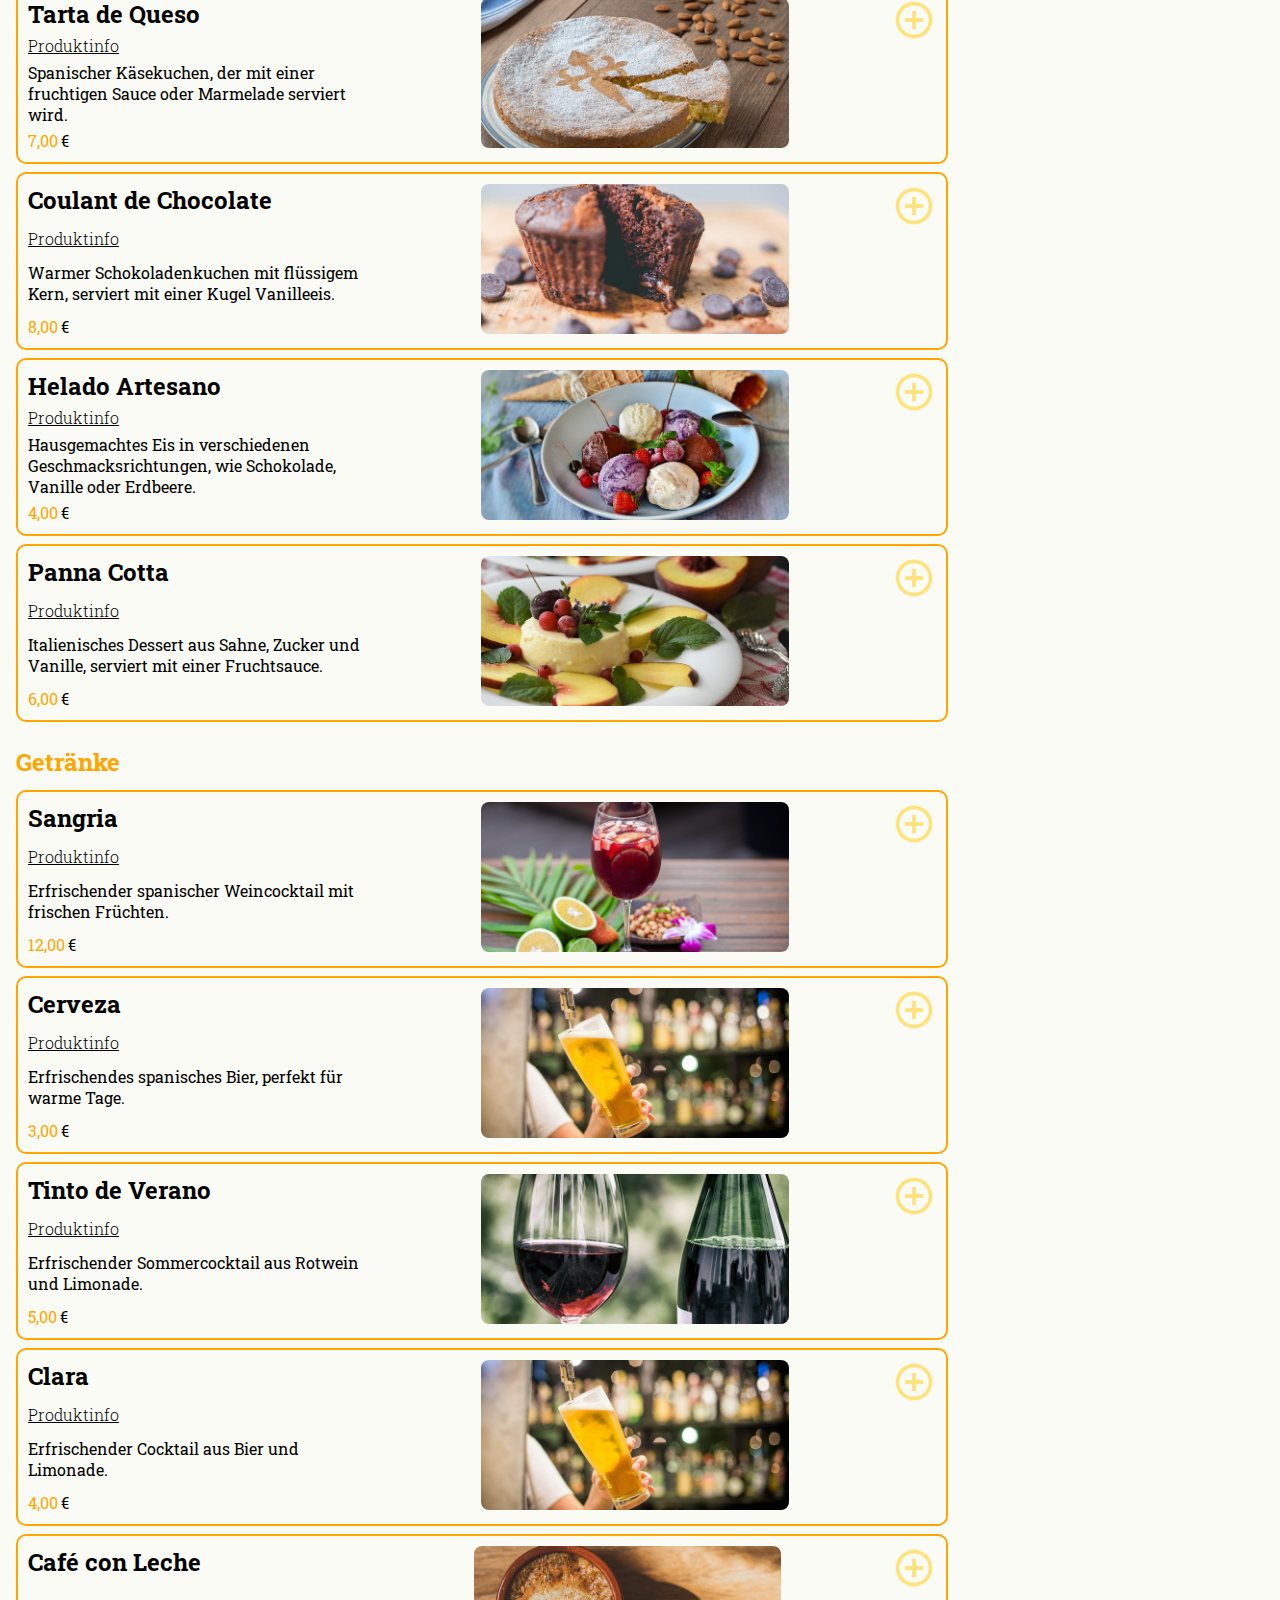
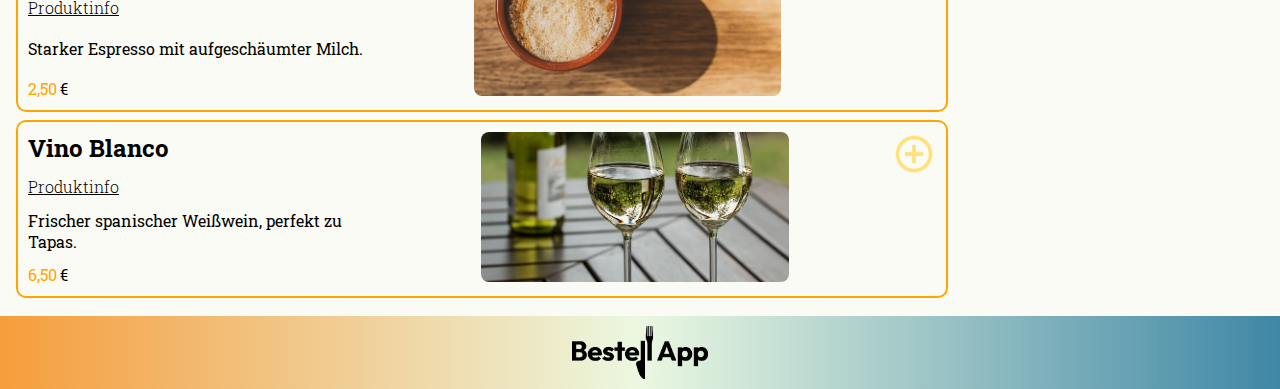
==== commit 753cc8d5: "Bestell-app completed" ====
--- a/index.html
+++ b/index.html
@@ -5,7 +5,7 @@
     <meta name="viewport" content="width=device-width, initial-scale=1.0" />
     <title>Bestell-App</title>
 
-    <link rel="icon" href="./assets/Favicon/favicon-16x16.png" />
+    <link rel="icon" href="./assets/Favicon/favicon-32x32.png" />
     <link rel="preconnect" href="https://fonts.googleapis.com" />
     <link rel="preconnect" href="https://fonts.gstatic.com" crossorigin />
     <link
@@ -19,10 +19,9 @@
     <link rel="stylesheet" href="./styles/assets.css" />
   </head>
   <body onload="init()">
-    <header>
+    <header id="header">
       <img src="./assets/Logo/Logo.png" alt="Logo" />
     </header>
-
     <main>
       <section class="aot" id="aotSection"></section>
       <div class="dish-wrapper">
@@ -30,29 +29,25 @@
           <section class="dish-content" id="tapasSection"></section>
           <section class="dish-content" id="dishesSection"></section>
           <section class="dish-content" id="postreSection"></section>
+          <section class="dish-content" id="drinksSection"></section>
+          <a href="#header" class="scrollToTopBtn">Top</a>
         </div>
         <section class="basket-wrapper" id="basketSection"></section>
+        <img
+          onclick="toggleBasket()"
+          class="basketIcon d_none"
+          src="./assets/Favicon/basket.png"
+          alt="BasketImg"
+        />
       </div>
-      <!--<section class="toggleBasket">
-        <a onclick="toggleBasket()" id="burger-button" class="burger_btn">
-          <img
-            class="basketOpen"
-            src="./assets/Favicon/basket.png"
-            alt="openBasket"
-          />
-          <img
-            class="basketClose"
-            src="./assets/Favicon/close_basket.png"
-            alt="closeBasket"
-          />
-        </a> -->
     </main>
     <footer>
       <img src="./assets/Logo/Logo.png" alt="Logo" />
     </footer>
   </body>
-  <script src="./scripts/basket.js"></script>
+
   <script src="./scripts/db.js"></script>
   <script src="./scripts/template.js"></script>
+  <script src="./scripts/basket.js"></script>
   <script src="./scripts/renderScripts.js"></script>
 </html>
--- a/style.css
+++ b/style.css
@@ -1,13 +1,13 @@
 .aot {
   display: flex;
   flex-direction: column;
-  gap: 6;
-}
+}
+
 hr {
   border: 3px dotted orange;
-  border-style: none none dotted; 
-  color: #fff; 
-  background-color: #fff;
+  border-style: none none dotted;
+  color: #fff;
+  background-color: rgba(236, 234, 199, 0.183);
   padding-top: 2px;
 }
 
@@ -22,7 +22,6 @@
 
 .aotImgSection {
   display: flex;
-  flex-direction: row;
   justify-content: center;
   text-align: center;
   gap: 80px;
@@ -31,40 +30,26 @@
 }
 
 .evaluationSection {
-  padding-left: 16px;
-  padding-bottom: 16px;
+  padding: 10px 0 16px 16px;
 }
 
 .dish-wrapper {
   display: flex;
   flex-direction: row;
-  flex-grow: 1; 
-  height: 100%;
+  width: 100%;
 }
 
 .food-content {
   display: flex;
   flex-direction: column;
-  width: 300px;
   flex-grow: 1;
-  overflow-y: auto;
-  /*background: url("./assets/img/woodBackground2.jpg")repeat center;
-  background-size: contain;*/
-}
-
-.dish-content {
-  margin: 16px 16px 0 16px;
-}
-
-#dishes {
-  padding: 16px;
-  overflow-y: auto;
 }
 
 .dishCard {
   display: flex;
-  flex-direction: column;
+  justify-content: space-between;
   gap: 6px;
+  width: 100%;
   padding: 10px;
   border: 2px solid orange;
   border-radius: 10px;
@@ -74,50 +59,79 @@
 .dishCard:hover {
   transform: scale(1.01);
   transition: ease-in-out 0.2s;
-  box-shadow: inset;
-}
-
-h2 {
-  display: flex;
+  .dish-info h2 {
+    transform: scale(1.03);
+    filter: drop-shadow(0px 1px 16px orange);
+    transition: ease-in-out 0.3s;
+  }
+  .dish-img {
+    transform: scale(1.05);
+    transition: ease-in 0.3s;
+  }
+}
+
+.dish-info {
+  display: flex;
+  flex-direction: column;
   justify-content: space-between;
+  max-width: 350px;
+}
+
+.dish-content {
+  margin: 16px 16px 0 16px;
+}
+
+#dishes {
+  padding: 16px;
+  overflow-y: auto;
 }
 
 .d_none {
   display: none;
 }
 
-.overlay {
+body.overlay-visible {
+  overflow: hidden;
+  position: relative;
+  z-index: 1;
+}
+body.overlay-visible::before {
+  content: "";
   position: fixed;
-  justify-content: center;
-  align-items: center;
+  top: 0;
   left: 0;
-  top: 0;
-  width: 40%;
-  height: 40%;
-  background-color: rgba(0, 0, 0, 0.7); 
-  color: white;
-  font-size: 16px;
-  z-index: 9999;
+  width: 100%;
+  height: 100%;
+  background: rgba(0, 0, 0, 0.5);
+  backdrop-filter: blur(10px);
+  z-index: 999;
 }
 
 .overlay-content {
-  background-color: #fff;
+  position: fixed;
+  text-align: center;
+  top: 50%;
+  left: 50%;
+  transform: translate(-50%, -50%);
+  width: 80%;
+  background-color: #ebf8e1;
   color: black;
   padding: 20px;
   border-radius: 10px;
-  width: 80%;
-  max-width: 500px;
-  text-align: center;
+  font-size: 16px;
+  white-space: normal;
+  word-wrap: break-word;
+  overflow-wrap: break-word;
+  z-index: 1000;
 }
 
 .close {
   position: absolute;
   top: 10px;
   right: 10px;
-  color: white;
+  color: black;
   background: none;
   border: none;
-  font-size: 1.5em;
   cursor: pointer;
 }
 
@@ -125,4 +139,63 @@
   color: #ff6347;
 }
 
-
+.scrollToTopBtn {
+  position: fixed;
+  bottom: 20px;
+  right: 20px;
+  padding: 10px 20px;
+  background: linear-gradient(135deg, #3f87a6, #ebf8e1, #f69d3c);
+  color: black;
+  text-decoration: none;
+  border: none;
+  border-radius: 50px;
+  font-size: 16px;
+  cursor: pointer;
+  z-index: 998;
+  opacity: 0.6;
+}
+
+.scrollToTopBtn:hover {
+  background: linear-gradient(135deg, #3f87a6, #f69d3c, #ebf8e1);
+  transform: scale(1.05);
+  opacity: 0.9;
+}
+
+.scrollToTopBtn:active {
+  background: linear-gradient(135deg, #f69d3c, #3f87a6, #ebf8e1);
+}
+
+@media (max-width: 760px) {
+  .aotImgSection {
+    gap: 10px;
+    justify-content: space-evenly;
+  }
+  body {
+    font-weight: 300;
+    font-size: 18px;
+  }
+  .dish-info {
+    max-width: 300px;
+    flex: 1;
+  }
+}
+
+@media (max-width: 500px) {
+  .dish-content {
+    margin: 0 4px 0 4px;
+  }
+  .aotImgSection {
+    gap: 1px;
+  }
+.dish-info {
+    max-width: 300px;
+  }
+  body {
+    font-weight: 300;
+    font-size: 16px;
+  }
+  .scrollToTopBtn {
+    padding: 4px 8px;
+    font-size: 16px;
+  }
+}--- a/styles/standard.css
+++ b/styles/standard.css
@@ -7,18 +7,43 @@
 
 body {
   font-family: "Roboto Slab", serif;
+  font-weight: 300;
   display: flex;
   flex-direction: column;
-  
+  background-color: rgba(236, 234, 199, 0.183);
 }
 
 header {
   display: flex;
   justify-content: space-between;
   align-items: center;
-  background-color: orange;
+  background: linear-gradient(to left, #3f87a6, #ebf8e1, #f69d3c);
   padding-right: 32px;
   padding-left: 32px;
   box-shadow: 0 4px 8px rgba(0, 0, 0, 0.1);
   overflow-y: auto;
 }
+
+footer {
+  display: flex;
+  justify-content: center;
+  background: linear-gradient(to left, #3f87a6, #ebf8e1, #f69d3c);
+  margin-top: 10px;
+}
+
+::-webkit-scrollbar {
+  width: 8px;
+}
+
+::-webkit-scrollbar-thumb {
+  background-color: #ffa047b9;
+  border-radius: 10px;
+}
+
+::-webkit-scrollbar-track {
+  background-color: #f1f1f1;
+  border-radius: 10px;
+}
+::-webkit-scrollbar-thumb:hover {
+  background-color: #fd6f3cc4;
+}
--- a/styles/basket.css
+++ b/styles/basket.css
@@ -11,11 +11,14 @@
   margin-right: 16px;
   border: 2px solid orange;
   border-radius: 10px;
+  background-color: rgba(236, 234, 199, 0.183);
+  transition: ease-in-out 0.2s;
+  gap: 5px;
 }
 
 .basket-wrapper:hover {
   transform: scale(1.01);
-  transition: ease-in-out 0.2s;
+  z-index: 1001;
 }
 
 .basket-wrapper::-webkit-scrollbar {
@@ -42,7 +45,6 @@
   flex-direction: column;
   gap: 6px;
   justify-content: space-between;
-  background-color: white;
 }
 
 .basketItem button {
@@ -60,10 +62,6 @@
   filter: sepia(1) saturate(10) hue-rotate(-40deg);
 }
 
-.totalPrice {
-  background-color: white;
-}
-
 .amounts,
 .priceDelete {
   display: flex;
@@ -72,14 +70,94 @@
   align-items: center;
 }
 
+button {
+  cursor: pointer;
+}
+
 .deleteImg {
   width: 30px;
   aspect-ratio: 1;
   filter: sepia(1) saturate(5) hue-rotate(-35deg);
   transition: ease-in-out 0.3s;
+  cursor: pointer;
 }
 
 .deleteImg:hover {
   transform: scale(1.2);
   filter: sepia(1) saturate(10) hue-rotate(-40deg);
 }
+
+.orderBtn {
+  width: 120px;
+  background: linear-gradient(135deg, #3f87a6, #ebf8e1, #f69d3c);
+  color: black;
+  padding: 10px 20px;
+  border: none;
+  border-radius: 20px;
+  cursor: pointer;
+  transition: transform 0.3s ease;
+  margin-top: 16px;
+  margin-left: 50px;
+  cursor: pointer;
+}
+
+.orderBtn:hover {
+  background: linear-gradient(135deg, #3f87a6, #f69d3c, #ebf8e1);
+  transform: scale(1.05);
+}
+
+.orderBtn:active {
+  background: linear-gradient(135deg, #f69d3c, #3f87a6, #ebf8e1);
+}
+
+@media (max-width: 760px) {
+  .basket-wrapper {
+    display: none !important;
+    position: fixed;
+    top: 40%;
+    left: 50%;
+    transform: translate(-50%, -50%);
+    background-color: #fff;
+    z-index: 1001;
+    color: black;
+    padding: 20px;
+    border-radius: 10px;
+    width: 80%;
+    text-align: center;
+    font-size: 16px;
+  }
+
+  .basket-wrapper:hover {
+    transform: translate(-50%, -50%) !important;
+  }
+
+  .basket-wrapper.open {
+    display: flex !important;
+  }
+
+  .orderBtn {
+    margin: auto;
+    margin-top: 8px;
+  }
+  .close-basket {
+    position: absolute;
+    top: 10px;
+    right: 10px;
+    font-size: 40px;
+    font-weight: bold;
+    color: black;
+    cursor: pointer;
+    transition: color 0.3s ease;
+    transition: ease-out 0.2s;
+  }
+  .close-basket:hover {
+    transform: scale(1.1);
+    color: #f69d3c;
+  }
+}
+
+@media (max-width: 500px) {
+  .close-basket {
+    font-size: 32px;
+  }
+} 
--- a/styles/fonts.css
+++ b/styles/fonts.css
@@ -1,53 +1,79 @@
+h1 h2 h3 h4 {
+  margin: 0;
+}
+
 .aot h1 {
-    font-size: 30px;
-    font-weight: bold;
-    padding-bottom: 8px;
+  font-size: 30px;
+  font-weight: bold;
+  padding-bottom: 8px;
 }
 
 .aot p {
-    color: orange;
+  color: orange;
 }
 
-
 .dishCard p {
-    font-weight: 400;
+  font-weight: 400;
 }
 
-h2 img {
-    width: 44px;
-    aspect-ratio: 1;
-    object-fit: contain;
-    filter: sepia(1) saturate(5) hue-rotate(-35deg);
-    transition: filter 0.3s ease-in-out;
-  }
-
-  
-h2 img:hover {
-    transform: scale(1.2);
-    filter: sepia(1) saturate(10) hue-rotate(-40deg);
-  }
+.overlay p {
+  font-size: 18px;
+}
 
 .dishCard ins {
-    font-size: 16px;
-    cursor: pointer;
+  font-size: 16px;
+  cursor: pointer;
 }
 
 .subtitle {
-    justify-content: center;
-    color: orange;
-    padding-bottom: 12px;
+  color: orange;
+  padding-bottom: 12px;
 }
 
-
 .basketItem h2 {
-    font-size: 20px;
-  }
+  font-size: 20px;
+  margin-bottom: 10px;
+}
 
 .price {
-    color: orange;
+  color: orange;
 }
 
 .price span {
-    color: black;
-    padding-left: 3px;
-}+  color: black;
+  padding-left: 3px;
+}
+
+@media (max-width: 760px) {
+  body {
+    font-size: smaller;
+  }
+
+  .dishCard p,
+  .dishCard ins {
+    font-weight: 300;
+    font-size: smaller;
+  }
+}
+
+@media (max-width: 400px) {
+  h1 {
+    font-size: 24px !important;
+  }
+
+  .aot p {
+    font-size: smaller;
+  }
+ .dish-info h2 {
+    font-size: 18px;
+ }
+  .dishCard p,
+  .dishCard ins {
+    font-weight: 300;
+    font-size: smaller;
+  }
+  .overlay-content h3,
+  p {
+    font-size: smaller;
+  }
+}
--- a/styles/assets.css
+++ b/styles/assets.css
@@ -1,27 +1,174 @@
-header img {
-    width: 136px;
-    padding: 10px 0;
-    object-fit: cover;
+header img,
+footer img {
+  width: 136px;
+  padding: 10px 0;
+  object-fit: cover;
+  filter: invert(1);
 }
 
 .aot img {
-    height: 160px;
-    width: 100%;
-    object-fit: cover;
-    margin-bottom: 20px;
-    box-shadow: 0 5px 15px rgba(0, 0, 0, 0.5); /* Dunkler Schatten */
-   
+  height: 140px;
+  width: 100%;
+  object-fit: cover;
+  margin-bottom: 20px;
+  box-shadow: 0 5px 15px rgba(0, 0, 0, 0.5);
+}
 
+.stars {
+  display: flex;
+  gap: 5px;
+}
+
+.star {
+  width: 20px !important;
+  height: 20px !important;
+  object-fit: contain;
+  box-shadow: none !important;
+}
+
+.restaurant-logo {
+  width: 100px !important;
+  height: 100px !important;
+  object-fit: contain !important;
+  box-shadow: none !important;
+  position: absolute;
+  top: 224px;
+  left: 50%;
+  transform: translateX(-50%);
+}
+
+.aot-images,
+.aot-images-salad {
+  object-fit: contain !important;
+  box-shadow: none !important;
+  margin-bottom: 6px !important;
 }
 
 .aot-images {
-    width: 56px !important;
-    height: 56px !important; 
-    object-fit: contain !important;
-    box-shadow: none !important;
+  width: 80px !important;
+  height: 80px !important;
 }
 
-.aot-images:hover {
-    transform: scale(1.05);
-    transition: ease-in-out 0.2s;
+.aot-images-salad {
+  width: 100px !important;
+  height: 80px !important;
 }
+.aot-images:hover,
+.aot-images-salad:hover {
+  transform: scale(1.05);
+  transition: 0.2s ease-in-out;
+}
+
+.order-btn {
+  width: 44px;
+  aspect-ratio: 1;
+  object-fit: contain;
+  filter: sepia(1) saturate(5) hue-rotate(-35deg);
+  transition: filter 0.3s ease-in-out;
+  cursor: pointer;
+}
+.order-btn:hover {
+  transform: scale(1.2);
+  filter: sepia(1) saturate(10) hue-rotate(-40deg);
+}
+
+.dish-image {
+  width: 24vw;
+  height: 150px;
+  object-fit: cover;
+  border-radius: 8px;
+}
+
+.basketIcon {
+  position: fixed;
+  width: 64px;
+  bottom: 20px;
+  right: 50%;
+  padding: 10px;
+  background: linear-gradient(135deg, #3f87a6, #f69d3c);
+  color: black;
+  text-decoration: none;
+  border: none;
+  border-radius: 50px;
+  font-size: 16px;
+  cursor: pointer;
+  z-index: 998;
+}
+
+@keyframes grow {
+  0% { transform: scale(1); }
+  50% { transform: scale(1.2); }
+  100% { transform: scale(1); }
+}
+
+.basketIcon.grow {
+  animation: grow 0.3s ease;
+  animation-iteration-count: 1;
+}
+
+.basketIcon:hover {
+  background: linear-gradient(135deg, #3f87a6, #f69d3c, #ebf8e1);
+  transform: scale(1.05);
+  opacity: 0.9;
+}
+
+.basketIcon:active {
+  background: linear-gradient(135deg, #f69d3c, #3f87a6, #ebf8e1);
+}
+
+@media (max-width: 760px) {
+  .dish-image {
+    height: 80px;
+  }
+  .aot-images,
+  .aot-images-salad {
+    height: 56px !important;
+    width: 56px !important;
+  }
+  .restaurant-logo {
+    width: 88px !important;
+    height: 88px !important;
+    right: 50px !important;
+    left: 80%;
+  }
+  .basketIcon {
+    display: flex;
+  }
+}
+
+@media (max-width: 500px) {
+  .aot-images {
+    height: 40px !important;
+    width: 40px !important;
+  }
+  .stars {
+    gap: 3px;
+  }
+  .star {
+    width: 16px !important;
+    height: 16px !important;
+  }
+
+  .aot-images-salad {
+    height: 40px !important;
+    width: 48px !important;
+  }
+  .restaurant-logo {
+    width: 50px !important;
+    height: 50px !important;
+    right: 50px !important;
+    top: 248px;
+  }
+  .dish-image {
+    width: 31vw;
+    height: 80px;
+    margin-top: 20px;
+  }
+  .order-btn {
+    width: 32px;
+  }
+  .basketIcon {
+    width: 48px;
+    padding: 8px;
+  }
+}
